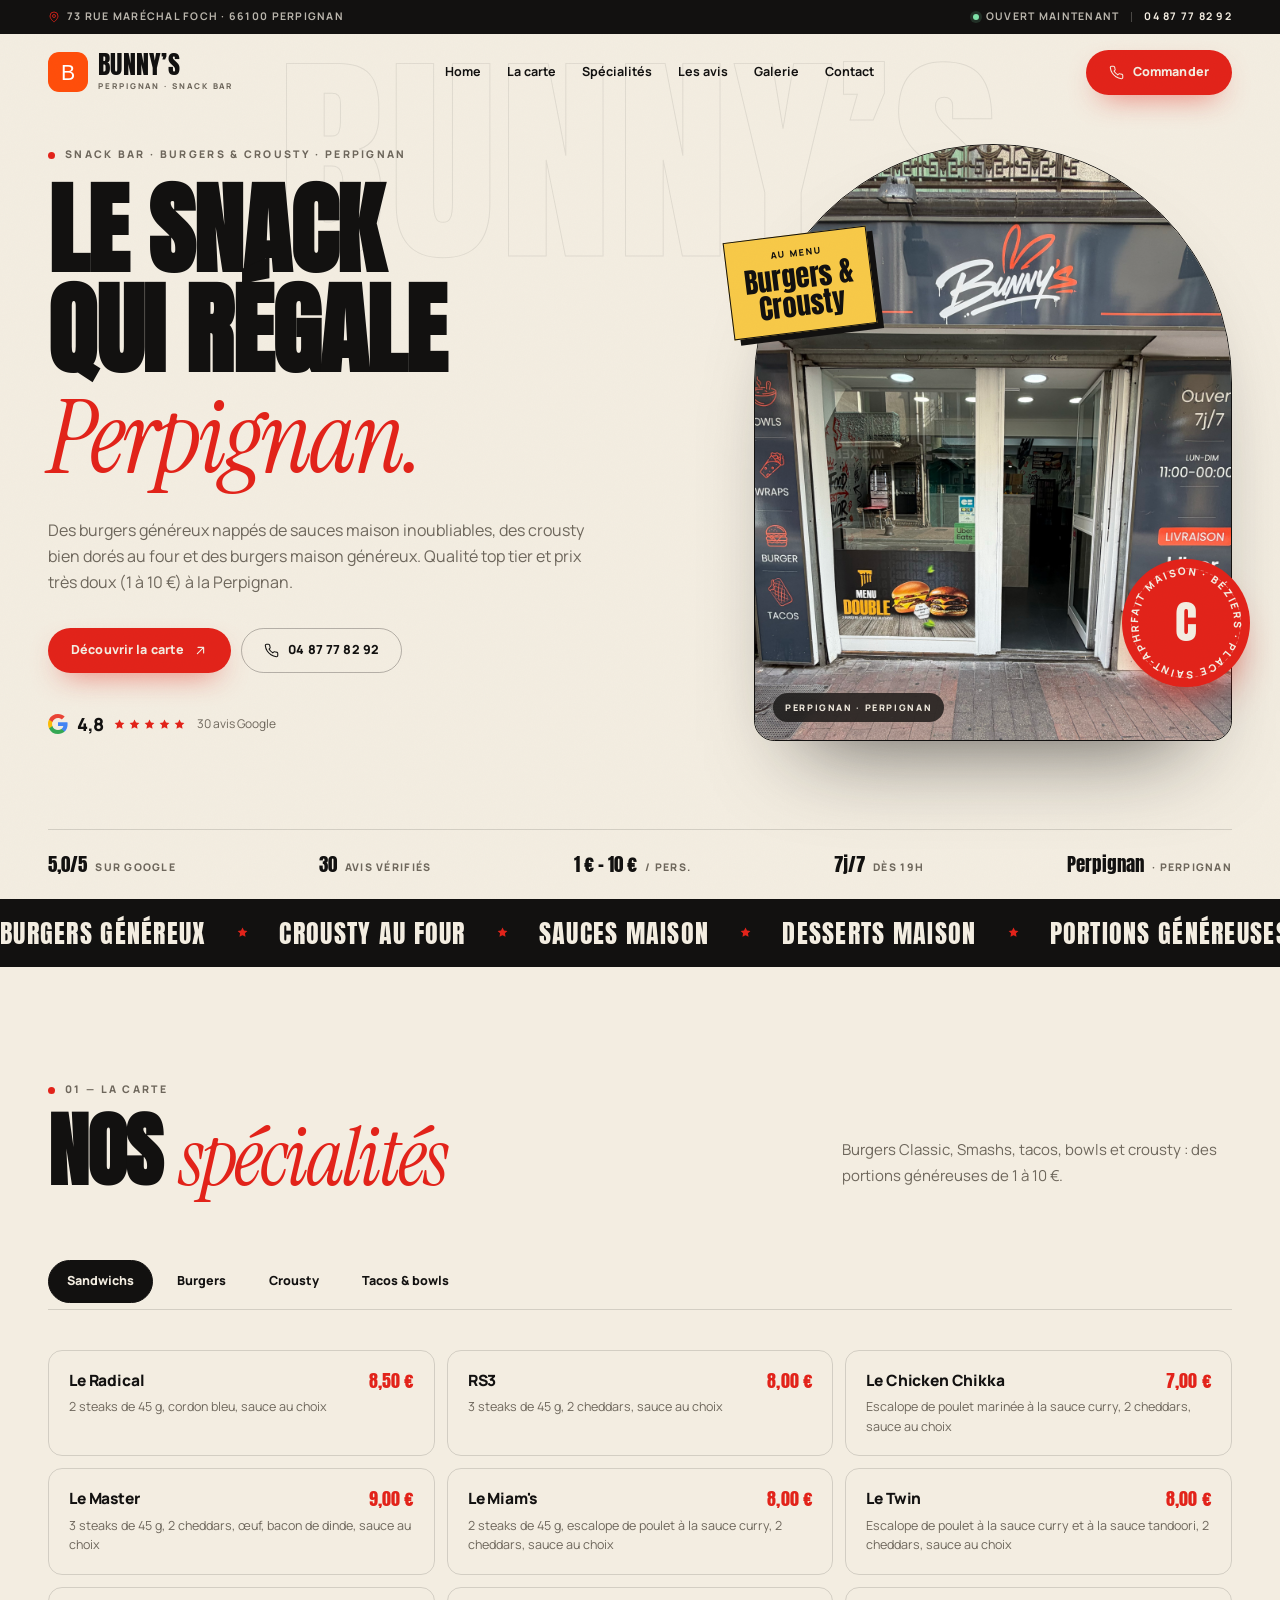
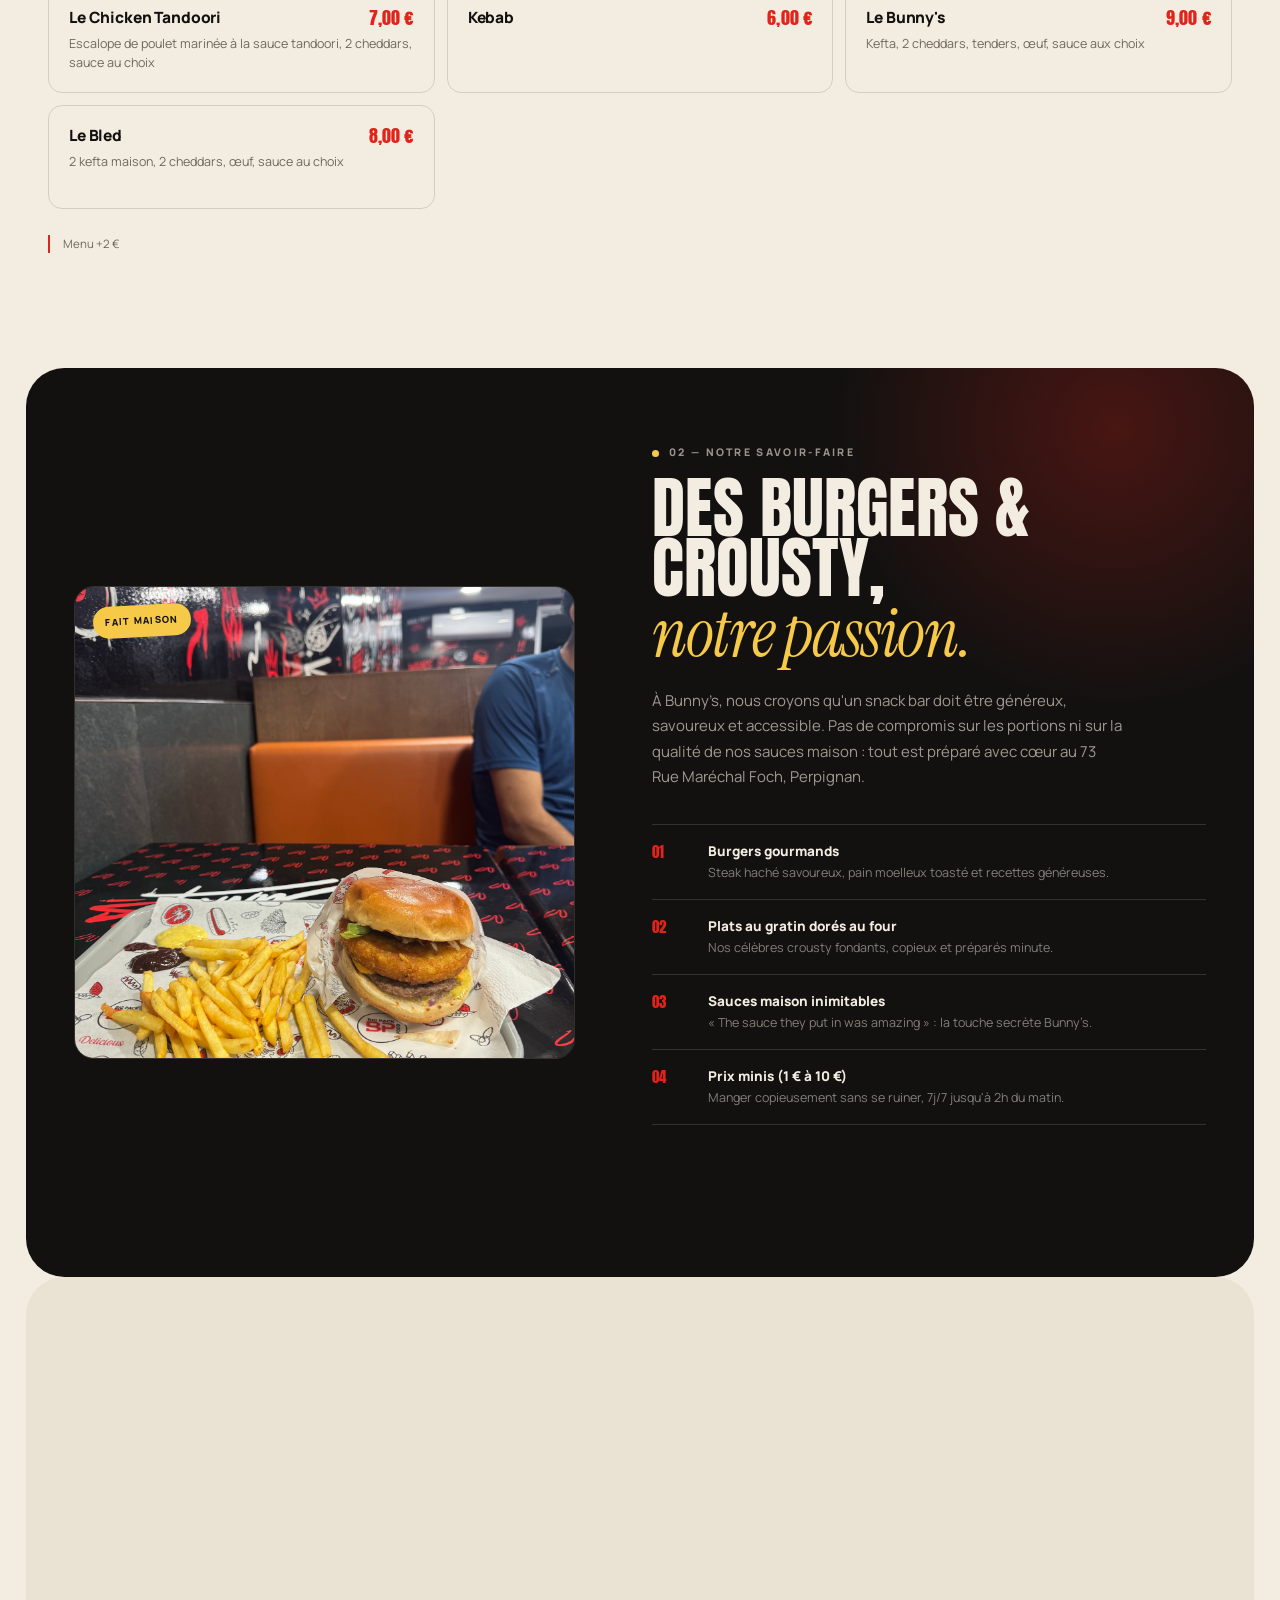
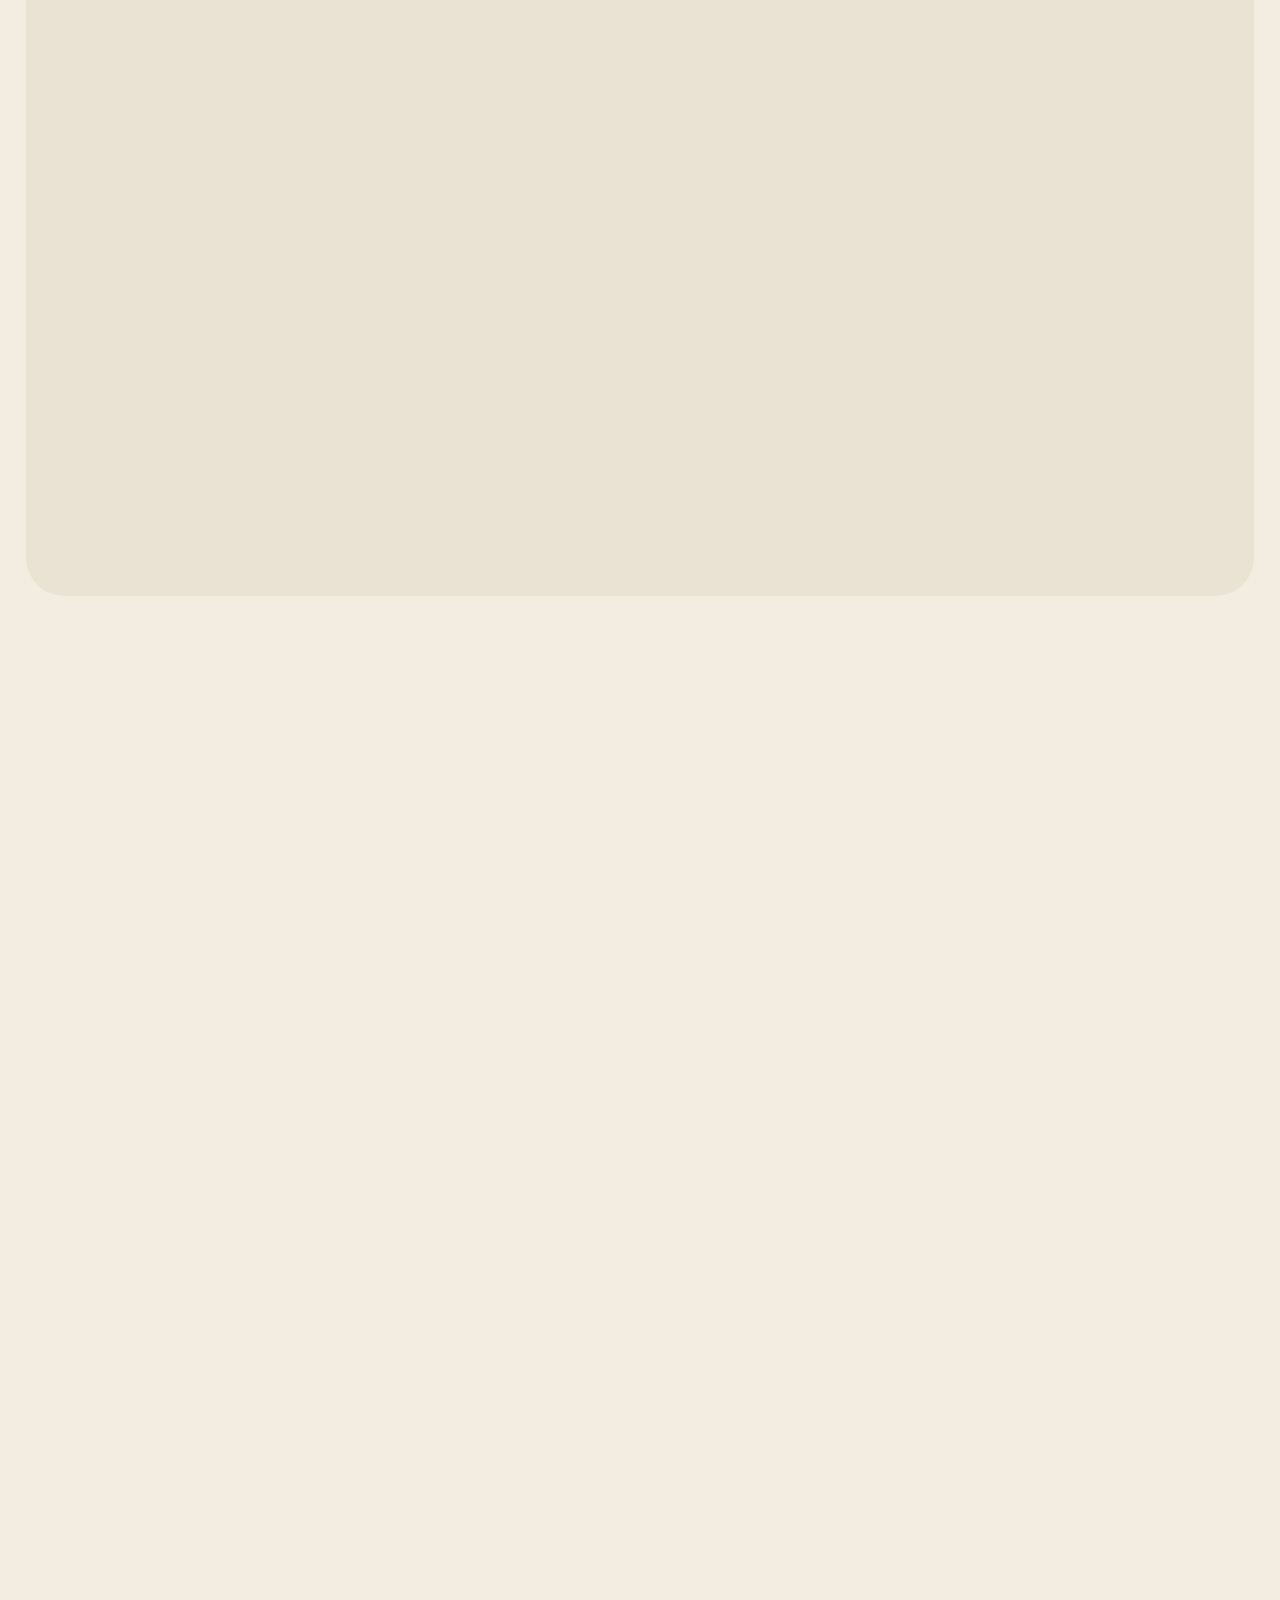
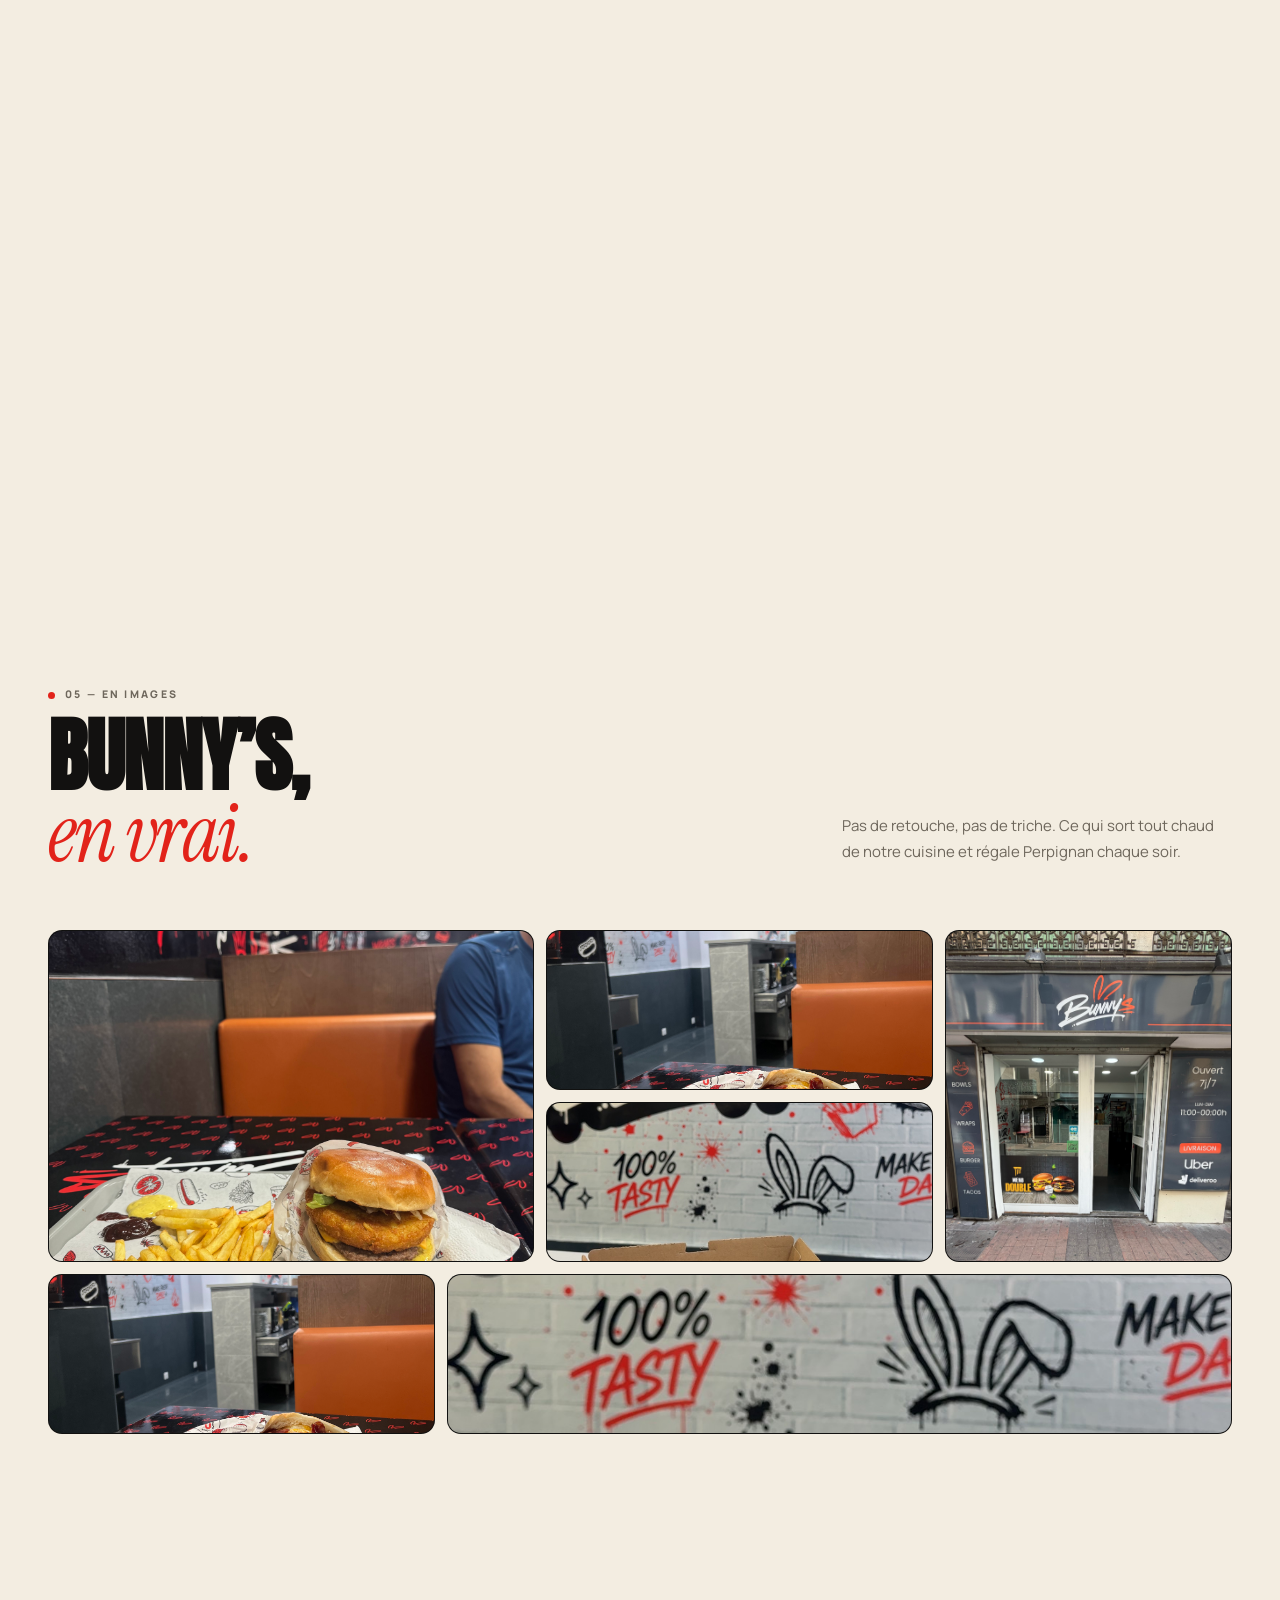
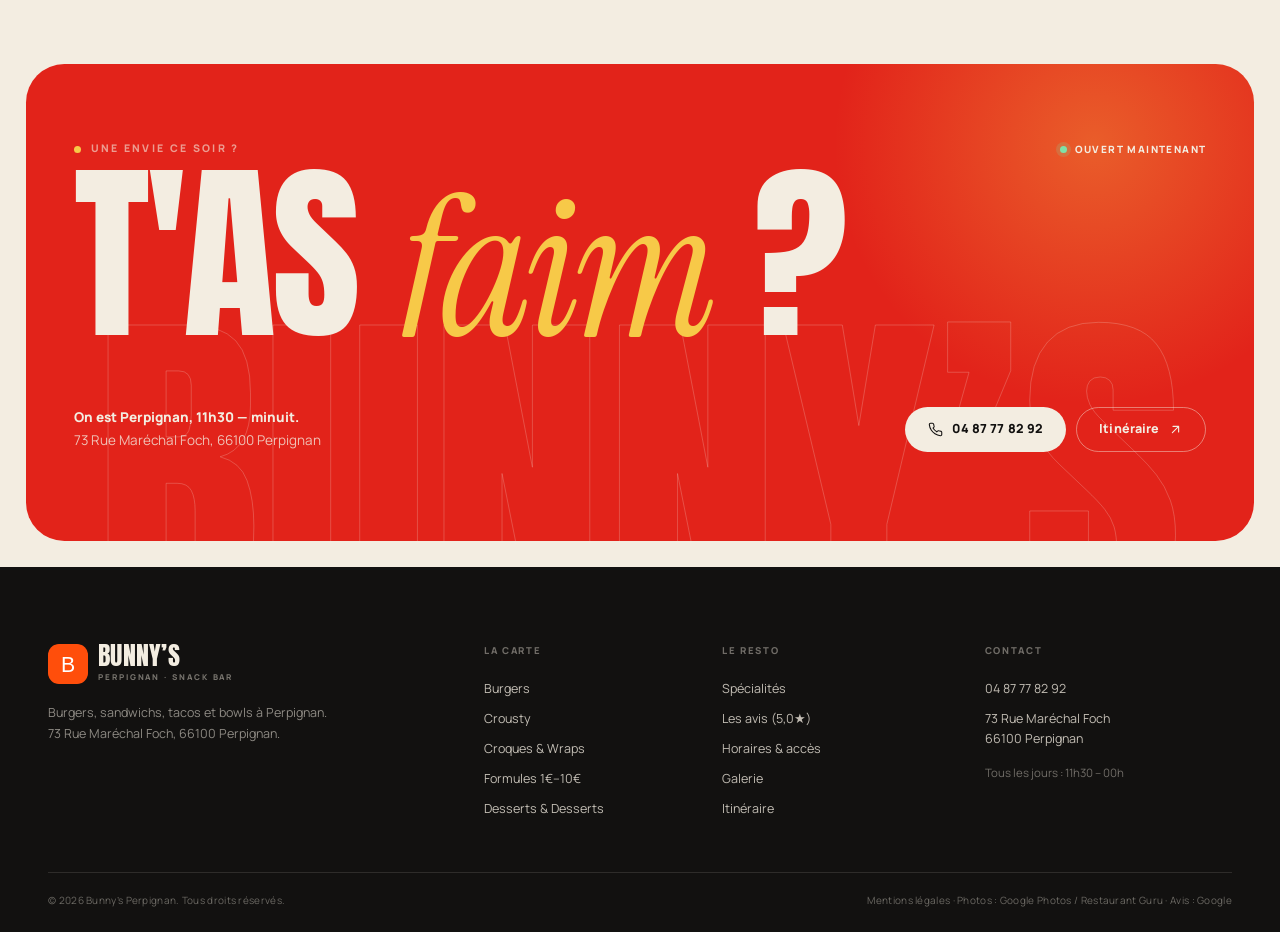
==== index.html @ 356e940f "Bunny1: Perpignan site with menu, reviews and business info Co-Authored-By: Claude Haiku 5.5 <norepl" ====
<!DOCTYPE html>
<html lang="fr">
<head>
  <meta charset="UTF-8">
  <meta name="viewport" content="width=device-width, initial-scale=1">
  <title>Bunny’s Perpignan — Snack bar, burgers &amp; crousty généreux</title>
  <meta name="description" content="Bunny’s au 73 Rue Maréchal Foch, 66100 Perpignan. Burgers généreux, sauces maison uniques, crousty au four et burgers. Ouvert tous les jours le soir jusqu'à 2h. Tél : 04 87 77 82 92.">
  <meta name="theme-color" content="#F3EDE1">
  <meta name="color-scheme" content="light">
  <link rel="icon" href="assets/img/favicon.svg" type="image/svg+xml">
  <link rel="apple-touch-icon" href="assets/img/apple-touch-icon.png">
  <link rel="preload" href="assets/fonts/anton-latin.woff2" as="font" type="font/woff2" crossorigin>
  <link rel="preload" href="assets/fonts/manrope-latin.woff2" as="font" type="font/woff2" crossorigin>
  <link rel="stylesheet" href="assets/css/styles.css">
  <script>
    document.documentElement.classList.add('js');
    window.setTimeout(function () {
      if (!window.__bucketReady) document.documentElement.classList.remove('js');
    }, 2500);
  </script>
  <noscript>
    <style>
      .menu-panel[hidden] { display: block !important; }
      .menu__tabs { display: none; }
      .menu-panel + .menu-panel { margin-top: 48px; padding-top: 34px; border-top: 1.5px solid rgba(18, 17, 16, 0.14); }
    </style>
  </noscript>

  <meta property="og:type" content="restaurant">
  <meta property="og:locale" content="fr_FR">
  <meta property="og:site_name" content="Bunny’s Perpignan">
  <meta property="og:title" content="Bunny’s Perpignan — Snack bar, burgers &amp; crousty généreux">
  <meta property="og:description" content="Burgers ultra-savoureux, crousty dorés au four, sauces maison et burgers à Perpignan. Note Google 5,0/5 (30 avis).">
  <meta property="og:image" content="assets/img/image_001.jpg">
  <meta name="twitter:card" content="summary_large_image">
  <meta name="twitter:title" content="Bunny’s Perpignan — Le snack qui régale">
  <meta name="twitter:description" content="Burgers gourmands, crousty au four et burgers maison à Perpignan. 1 € à 10 € par personne.">
  <meta name="twitter:image" content="assets/img/image_001.jpg">

  <script type="application/ld+json">
  {
    "@context": "https://schema.org",
    "@type": "Restaurant",
    "name": "Bunny’s",
    "alternateName": "Bunny’s Perpignan",
    "description": "Snack bar convivial situé au 73 Rue Maréchal Foch à Perpignan. Burgers généreux, crousty au four, sauces maison généreuses et desserts à prix très accessibles.",
    "image": "assets/img/image_001.jpg",
    "telephone": "+33487778292",
    "priceRange": "€",
    "servesCuisine": ["Snack bar", "Burgers", "Crousty", "Fast food", "Sandwiches", "Desserts"],
    "paymentAccepted": "Cartes bancaires, espèces",
    "currenciesAccepted": "EUR",
    "address": {
      "@type": "PostalAddress",
      "streetAddress": "73 Rue Maréchal Foch",
      "postalCode": "66100",
      "addressLocality": "Perpignan",
      "addressRegion": "Occitanie",
      "addressCountry": "FR"
    },
    "geo": {
      "@type": "GeoCoordinates",
      "latitude": 43.3458,
      "longitude": 3.2165
    },
    "aggregateRating": {
      "@type": "AggregateRating",
      "ratingValue": "5.0",
      "reviewCount": "30",
      "bestRating": "5"
    },
    "openingHoursSpecification": [
      {
        "@type": "OpeningHoursSpecification",
        "dayOfWeek": ["Monday", "Wednesday", "Thursday", "Friday", "Saturday", "Sunday"],
        "opens": "19:00",
        "closes": "02:00"
      },
      {
        "@type": "OpeningHoursSpecification",
        "dayOfWeek": "Tuesday",
        "opens": "19:00",
        "closes": "00:00"
      }
    ]
  }
  </script>
</head>
<body>
  <a class="skip-link" href="#main">Aller au contenu</a>
  <div class="scroll-progress" aria-hidden="true"><span></span></div>

  <header class="site-header" id="top">
    <div class="announcement">
      <div class="container announcement__inner">
        <p class="announcement__place">
          <svg class="icon" aria-hidden="true"><use href="#icon-pin"></use></svg>
          73 Rue Maréchal Foch · 66100 Perpignan
        </p>
        <p class="announcement__meta">
          <span class="status-inline" data-open-status>Ouvert tous les jours</span>
          <span class="announcement__sep" aria-hidden="true"></span>
          <a href="tel:+33487778292">04 87 77 82 92</a>
        </p>
      </div>
    </div>

    <div class="nav-wrap">
      <div class="container nav">
        <a class="brand" href="#top" aria-label="Bunny’s Perpignan, retour en haut">
          <img class="brand__icon" src="assets/img/favicon.svg" alt="" width="40" height="40">
          <span class="brand__text">
            <span class="brand__word">BUNNY’S</span>
            <span class="brand__sub">Perpignan · Snack Bar</span>
          </span>
        </a>

        <nav class="nav__links" aria-label="Navigation principale">
          <a class="nav__link" href="index.html">Home</a>
          <a class="nav__link" href="menu.html">La carte</a>
          <a class="nav__link" href="specialites.html">Spécialités</a>
          <a class="nav__link" href="avis.html">Les avis</a>
          <a class="nav__link" href="gallery.html">Galerie</a>
          <a class="nav__link" href="contact.html">Contact</a>
        </nav>

        <div class="nav__actions">
          <a class="btn btn--red nav__cta" href="tel:+33487778292">
            <svg class="icon" aria-hidden="true"><use href="#icon-phone"></use></svg>
            <span>Commander</span>
          </a>
          <button class="menu-toggle" type="button" aria-expanded="false" aria-controls="mobileMenu" aria-label="Ouvrir le menu">
            <span></span><span></span>
          </button>
        </div>
      </div>
    </div>
  </header>

  <div class="mobile-menu" id="mobileMenu" aria-hidden="true">
    <div class="mobile-menu__top">
      <a class="brand" href="#top">
        <img class="brand__icon" src="assets/img/favicon.svg" alt="" width="40" height="40">
        <span class="brand__text">
          <span class="brand__word">BUNNY’S</span>
          <span class="brand__sub">Perpignan · Snack Bar</span>
        </span>
      </a>
      <button class="mobile-menu__close" type="button" aria-label="Fermer le menu" data-menu-close>
        <svg class="icon" aria-hidden="true"><use href="#icon-close"></use></svg>
      </button>
    </div>
    <nav class="mobile-menu__nav" aria-label="Navigation mobile">
      <a href="index.html"><span>01</span>Home</a>
      <a href="menu.html"><span>02</span>La carte</a>
      <a href="specialites.html"><span>03</span>Spécialités</a>
      <a href="avis.html"><span>04</span>Les avis</a>
      <a href="gallery.html"><span>05</span>Galerie</a>
      <a href="contact.html"><span>06</span>Contact</a>
    </nav>
    <div class="mobile-menu__foot">
      <a class="mobile-menu__phone" href="tel:+33487778292">04 87 77 82 92</a>
      <p>73 Rue Maréchal Foch<br>66100 Perpignan · 11h30 — minuit</p>
    </div>
  </div>

  <main id="main">
    <section class="hero" aria-labelledby="hero-title">
      <div class="hero__bgword" aria-hidden="true">BUNNY’S</div>
      <div class="container hero__grid">
        <div class="hero__copy">
          <p class="eyebrow reveal">Snack bar · Burgers &amp; Crousty · Perpignan</p>
          <h1 class="hero__title reveal" id="hero-title" style="--delay: 70ms">
            Le snack<br>qui régale<br><em>Perpignan.</em>
          </h1>
          <p class="hero__lead reveal" style="--delay: 140ms">
            Des burgers généreux nappés de sauces maison inoubliables, des crousty bien dorés au four et des burgers maison généreux. Qualité top tier et prix très doux (1 à 10 €) à la Perpignan.
          </p>
          <div class="hero__actions reveal" style="--delay: 210ms">
            <a class="btn btn--red" href="#carte">
              Découvrir la carte
              <svg class="icon" aria-hidden="true"><use href="#icon-arrow"></use></svg>
            </a>
            <a class="btn btn--ghost" href="tel:+33487778292">
              <svg class="icon" aria-hidden="true"><use href="#icon-phone"></use></svg>
              04 87 77 82 92
            </a>
          </div>
          <div class="hero__proof reveal" style="--delay: 280ms">
            <svg class="google-icon" aria-hidden="true"><use href="#icon-google"></use></svg>
            <strong>4,8</strong>
            <span class="stars" aria-label="Note de 4,8 sur 5">
              <svg aria-hidden="true"><use href="#icon-star"></use></svg>
              <svg aria-hidden="true"><use href="#icon-star"></use></svg>
              <svg aria-hidden="true"><use href="#icon-star"></use></svg>
              <svg aria-hidden="true"><use href="#icon-star"></use></svg>
              <svg aria-hidden="true"><use href="#icon-star"></use></svg>
            </span>
            <span class="hero__proof-text">30 avis Google</span>
          </div>
        </div>

        <div class="hero__visual reveal" style="--delay: 160ms">
          <div class="hero__frame">
            <img src="assets/img/image_001.jpg" alt="Burgers et frites chez Bunny’s Perpignan" width="430" height="645" fetchpriority="high">
            <span class="hero__frame-label">Perpignan · Perpignan</span>
          </div>
          <div class="hero__sticker" aria-hidden="true">
            <span>Au menu</span>
            <strong>Burgers &amp;<br>Crousty</strong>
          </div>
          <div class="hero__seal" aria-hidden="true">
            <svg viewBox="0 0 120 120" class="hero__seal-ring">
              <defs>
                <path id="sealPath" d="M60,60 m-45,0 a45,45 0 1,1 90,0 a45,45 0 1,1 -90,0"></path>
              </defs>
              <text>
                <textPath href="#sealPath" startOffset="0">FAIT MAISON · BÉZIERS · PLACE SAINT-APHRODISE · </textPath>
              </text>
            </svg>
            <span class="hero__seal-center">C</span>
          </div>
        </div>
      </div>

      <div class="container">
        <div class="hero__facts">
          <span><b>5,0/5</b> sur Google</span>
          <span><b>30</b> avis vérifiés</span>
          <span><b>1 € – 10 €</b> / pers.</span>
          <span><b>7j/7</b> dès 19h</span>
          <span><b>Perpignan</b> · Perpignan</span>
        </div>
      </div>
    </section>

    <div class="ticker" aria-hidden="true">
      <div class="ticker__track">
        <div class="ticker__group">
          <span>Burgers généreux</span><svg class="icon"><use href="#icon-star"></use></svg>
          <span>Crousty au four</span><svg class="icon"><use href="#icon-star"></use></svg>
          <span>Sauces maison</span><svg class="icon"><use href="#icon-star"></use></svg>
          <span>Desserts maison</span><svg class="icon"><use href="#icon-star"></use></svg>
          <span>Portions généreuses</span><svg class="icon"><use href="#icon-star"></use></svg>
          <span>Prix 1 € – 10 €</span><svg class="icon"><use href="#icon-star"></use></svg>
          <span>Perpignan · 66100</span><svg class="icon"><use href="#icon-star"></use></svg>
        </div>
        <div class="ticker__group">
          <span>Burgers généreux</span><svg class="icon"><use href="#icon-star"></use></svg>
          <span>Crousty au four</span><svg class="icon"><use href="#icon-star"></use></svg>
          <span>Sauces maison</span><svg class="icon"><use href="#icon-star"></use></svg>
          <span>Desserts maison</span><svg class="icon"><use href="#icon-star"></use></svg>
          <span>Portions généreuses</span><svg class="icon"><use href="#icon-star"></use></svg>
          <span>Prix 1 € – 10 €</span><svg class="icon"><use href="#icon-star"></use></svg>
          <span>Perpignan · 66100</span><svg class="icon"><use href="#icon-star"></use></svg>
        </div>
      </div>
    </div>

    <section class="section menu" id="carte" aria-labelledby="carte-title">
      <div class="container">
        <div class="section-head">
          <div class="section-head__title">
            <p class="eyebrow reveal">01 — La carte</p>
            <h2 class="section-title reveal" id="carte-title" style="--delay: 60ms">Nos <em>spécialités</em></h2>
          </div>
          <p class="section-intro reveal" style="--delay: 120ms">
            Burgers Classic, Smashs, tacos, bowls et crousty : des portions généreuses de 1 à 10 €.
          </p>
        </div>

                <div class="menu__tabs reveal" role="tablist" aria-label="Catégories de la carte">
          <button class="menu-tab is-active" type="button" role="tab" aria-selected="true" aria-controls="panel-sandwichs" id="tab-sandwichs" data-panel="sandwichs">Sandwichs</button>
          <button class="menu-tab" type="button" role="tab" aria-selected="false" aria-controls="panel-burgers" id="tab-burgers" data-panel="burgers" tabindex="-1">Burgers</button>
          <button class="menu-tab" type="button" role="tab" aria-selected="false" aria-controls="panel-crousty" id="tab-crousty" data-panel="crousty" tabindex="-1">Crousty</button>
          <button class="menu-tab" type="button" role="tab" aria-selected="false" aria-controls="panel-tacos" id="tab-tacos" data-panel="tacos" tabindex="-1">Tacos &amp; bowls</button>
        </div>

        <div class="menu-panel" id="panel-sandwichs" role="tabpanel" aria-labelledby="tab-sandwichs">
          <div class="menu-grid">
            <article class="menu-item">
              <div class="menu-item__top">
                <h3 class="menu-item__name">Le Radical</h3>
                <span class="menu-item__price">8,50 €</span>
              </div>
              <p class="menu-item__desc">2 steaks de 45 g, cordon bleu, sauce au choix</p>
            </article>
            <article class="menu-item">
              <div class="menu-item__top">
                <h3 class="menu-item__name">RS3</h3>
                <span class="menu-item__price">8,00 €</span>
              </div>
              <p class="menu-item__desc">3 steaks de 45 g, 2 cheddars, sauce au choix</p>
            </article>
            <article class="menu-item">
              <div class="menu-item__top">
                <h3 class="menu-item__name">Le Chicken Chikka</h3>
                <span class="menu-item__price">7,00 €</span>
              </div>
              <p class="menu-item__desc">Escalope de poulet marinée à la sauce curry, 2 cheddars, sauce au choix</p>
            </article>
            <article class="menu-item">
              <div class="menu-item__top">
                <h3 class="menu-item__name">Le Master</h3>
                <span class="menu-item__price">9,00 €</span>
              </div>
              <p class="menu-item__desc">3 steaks de 45 g, 2 cheddars, œuf, bacon de dinde, sauce au choix</p>
            </article>
            <article class="menu-item">
              <div class="menu-item__top">
                <h3 class="menu-item__name">Le Miam's</h3>
                <span class="menu-item__price">8,00 €</span>
              </div>
              <p class="menu-item__desc">2 steaks de 45 g, escalope de poulet à la sauce curry, 2 cheddars, sauce au choix</p>
            </article>
            <article class="menu-item">
              <div class="menu-item__top">
                <h3 class="menu-item__name">Le Twin</h3>
                <span class="menu-item__price">8,00 €</span>
              </div>
              <p class="menu-item__desc">Escalope de poulet à la sauce curry et à la sauce tandoori, 2 cheddars, sauce au choix</p>
            </article>
            <article class="menu-item">
              <div class="menu-item__top">
                <h3 class="menu-item__name">Le Chicken Tandoori</h3>
                <span class="menu-item__price">7,00 €</span>
              </div>
              <p class="menu-item__desc">Escalope de poulet marinée à la sauce tandoori, 2 cheddars, sauce au choix</p>
            </article>
            <article class="menu-item">
              <div class="menu-item__top">
                <h3 class="menu-item__name">Kebab</h3>
                <span class="menu-item__price">6,00 €</span>
              </div>
            </article>
            <article class="menu-item">
              <div class="menu-item__top">
                <h3 class="menu-item__name">Le Bunny's</h3>
                <span class="menu-item__price">9,00 €</span>
              </div>
              <p class="menu-item__desc">Kefta, 2 cheddars, tenders, œuf, sauce aux choix</p>
            </article>
            <article class="menu-item">
              <div class="menu-item__top">
                <h3 class="menu-item__name">Le Bled</h3>
                <span class="menu-item__price">8,00 €</span>
              </div>
              <p class="menu-item__desc">2 kefta maison, 2 cheddars, œuf, sauce au choix</p>
            </article>
          </div>
          <p class="menu-note">Menu +2 €</p>
        </div>

        <div class="menu-panel" id="panel-burgers" role="tabpanel" aria-labelledby="tab-burgers" hidden>
          <div class="menu-grid">
            <article class="menu-item">
              <div class="menu-item__top">
                <h3 class="menu-item__name">Cheese Burger</h3>
                <span class="menu-item__price">4,50 €</span>
              </div>
              <p class="menu-item__desc">1 steak, cheddar, chèvre, miel, salade, oignons crispy, sauce au choix</p>
            </article>
            <article class="menu-item">
              <div class="menu-item__top">
                <h3 class="menu-item__name">Veggie</h3>
                <span class="menu-item__price">4,50 €</span>
              </div>
              <p class="menu-item__desc">Galette de pdt, salade, tomate, oignons, sauce au choix</p>
            </article>
            <article class="menu-item">
              <div class="menu-item__top">
                <h3 class="menu-item__name">B-Max</h3>
                <span class="menu-item__price">7,00 €</span>
              </div>
              <p class="menu-item__desc">1 steak, galette de pommes de terre, 2 cheddars, salade, tomates, oignons, sauce au choix</p>
            </article>
            <article class="menu-item">
              <div class="menu-item__top">
                <h3 class="menu-item__name">B-Town</h3>
                <span class="menu-item__price">7,00 €</span>
              </div>
              <p class="menu-item__desc">Poulet pané, galette de pommes de terre, 2 cheddars, salade, tomate, oignons, sauce au choix</p>
            </article>
            <article class="menu-item">
              <div class="menu-item__top">
                <h3 class="menu-item__name">Big Egg</h3>
                <span class="menu-item__price">6,50 €</span>
              </div>
              <p class="menu-item__desc">1 steak, cheddar, œuf, salade, tomate, oignons, sauce au choix</p>
            </article>
            <article class="menu-item">
              <div class="menu-item__top">
                <h3 class="menu-item__name">B-Royal</h3>
                <span class="menu-item__price">8,00 €</span>
              </div>
              <p class="menu-item__desc">Steak, poulet pané, 2 cheddars, salade, tomate, oignons, sauce au choix</p>
            </article>
            <article class="menu-item">
              <div class="menu-item__top">
                <h3 class="menu-item__name">Classique</h3>
                <span class="menu-item__price">6,00 €</span>
              </div>
              <p class="menu-item__desc">1 steak, cheddar, salade, tomate, oignons, sauce au choix</p>
            </article>
            <article class="menu-item">
              <div class="menu-item__top">
                <h3 class="menu-item__name">Chicken</h3>
                <span class="menu-item__price">6,00 €</span>
              </div>
              <p class="menu-item__desc">Poulet pané, cheddar, salade, tomate, oignons, sauce au choix</p>
            </article>
            <article class="menu-item">
              <div class="menu-item__top">
                <h3 class="menu-item__name">Le Chèvre Miel</h3>
                <span class="menu-item__price">7,00 €</span>
              </div>
              <p class="menu-item__desc">1 steak, cheddar, chèvre, miel, salade, oignons crispy, sauce au choix</p>
            </article>
            <article class="menu-item">
              <div class="menu-item__top">
                <h3 class="menu-item__name">Raclette</h3>
                <span class="menu-item__price">7,00 €</span>
              </div>
              <p class="menu-item__desc">1 steak, raclette, salade, tomate, oignons, sauce au choix</p>
            </article>
            <article class="menu-item">
              <div class="menu-item__top">
                <h3 class="menu-item__name">Big Bunny's</h3>
                <span class="menu-item__price">6,50 €</span>
              </div>
              <p class="menu-item__desc">Burger Big</p>
            </article>
            <article class="menu-item">
              <div class="menu-item__top">
                <h3 class="menu-item__name">Big Max</h3>
                <span class="menu-item__price">6,50 €</span>
              </div>
              <p class="menu-item__desc">Burger Big Max</p>
            </article>
          </div>
          <p class="menu-note">Menu +2 €. Menu enfant : 6 € (burger, frites, Capri-Sun).</p>
        </div>

        <div class="menu-panel" id="panel-crousty" role="tabpanel" aria-labelledby="tab-crousty" hidden>
          <div class="menu-grid">
            <article class="menu-item">
              <div class="menu-item__top">
                <h3 class="menu-item__name">Classic</h3>
                <span class="menu-item__price">8,50 €</span>
              </div>
              <p class="menu-item__desc">Poulet crousty, sauce au choix</p>
            </article>
            <article class="menu-item">
              <div class="menu-item__top">
                <h3 class="menu-item__name">Tandoori</h3>
                <span class="menu-item__price">8,50 €</span>
              </div>
              <p class="menu-item__desc">Poulet crousty, sauce tandoori</p>
            </article>
            <article class="menu-item">
              <div class="menu-item__top">
                <h3 class="menu-item__name">Curry</h3>
                <span class="menu-item__price">8,50 €</span>
              </div>
              <p class="menu-item__desc">Poulet crousty, sauce curry</p>
            </article>
            <article class="menu-item">
              <div class="menu-item__top">
                <h3 class="menu-item__name">Salade chèvre miel chaud</h3>
                <span class="menu-item__price">8,00 €</span>
              </div>
            </article>
            <article class="menu-item">
              <div class="menu-item__top">
                <h3 class="menu-item__name">Salade tenders crispy</h3>
                <span class="menu-item__price">7,50 €</span>
              </div>
            </article>
            <article class="menu-item">
              <div class="menu-item__top">
                <h3 class="menu-item__name">Salade burrata</h3>
                <span class="menu-item__price">8,00 €</span>
              </div>
            </article>
            <article class="menu-item">
              <div class="menu-item__top">
                <h3 class="menu-item__name">Assiette</h3>
                <span class="menu-item__price">12,00 €</span>
              </div>
              <p class="menu-item__desc">Kebab, kefta, chicken curry ou tandoori, tenders, cordon bleu, frites, salade, sauce</p>
            </article>
          </div>
        </div>

        <div class="menu-panel" id="panel-tacos" role="tabpanel" aria-labelledby="tab-tacos" hidden>
          <div class="menu-grid">
            <article class="menu-item">
              <div class="menu-item__top">
                <h3 class="menu-item__name">Tacos M</h3>
                <span class="menu-item__price">6,50 €</span>
              </div>
            </article>
            <article class="menu-item">
              <div class="menu-item__top">
                <h3 class="menu-item__name">Tacos L</h3>
                <span class="menu-item__price">8,50 €</span>
              </div>
            </article>
            <article class="menu-item">
              <div class="menu-item__top">
                <h3 class="menu-item__name">Tacos XL</h3>
                <span class="menu-item__price">10,50 €</span>
              </div>
            </article>
            <article class="menu-item">
              <div class="menu-item__top">
                <h3 class="menu-item__name">Bowls</h3>
                <span class="menu-item__price">8,00 €</span>
              </div>
            </article>
            <article class="menu-item">
              <div class="menu-item__top">
                <h3 class="menu-item__name">Pâtes</h3>
                <span class="menu-item__price">8,00 €</span>
              </div>
              <p class="menu-item__desc">Supplément +1 €</p>
            </article>
            <article class="menu-item">
              <div class="menu-item__top">
                <h3 class="menu-item__name">Nuggets x6</h3>
                <span class="menu-item__price">5,00 €</span>
              </div>
            </article>
            <article class="menu-item">
              <div class="menu-item__top">
                <h3 class="menu-item__name">Tenders x4</h3>
                <span class="menu-item__price">6,00 €</span>
              </div>
            </article>
            <article class="menu-item">
              <div class="menu-item__top">
                <h3 class="menu-item__name">Onion rings x6</h3>
                <span class="menu-item__price">5,00 €</span>
              </div>
            </article>
            <article class="menu-item">
              <div class="menu-item__top">
                <h3 class="menu-item__name">Cheese rings x6</h3>
                <span class="menu-item__price">5,00 €</span>
              </div>
            </article>
            <article class="menu-item">
              <div class="menu-item__top">
                <h3 class="menu-item__name">Jalapeños x6</h3>
                <span class="menu-item__price">5,00 €</span>
              </div>
            </article>
          </div>
          <p class="menu-note">Menu tacos +2 €. Boisson +1 €.</p>
        </div>
      </div>
    </section>

    <section class="signature" id="specialites" aria-labelledby="bucket-title">
      <div class="container signature__grid">
        <div class="signature__media reveal">
          <img src="assets/img/image_002.jpg" alt="Burger et sandwich avec frites, Bunny’s" width="538" height="470" loading="lazy">
          <span class="signature__tag">Fait maison</span>
        </div>
        <div class="signature__copy">
          <p class="eyebrow eyebrow--light reveal">02 — Notre savoir-faire</p>
          <h2 class="signature__title reveal" id="bucket-title" style="--delay: 60ms">Des burgers &amp; crousty,<br><em>notre passion.</em></h2>
          <p class="signature__lead reveal" style="--delay: 120ms">
            À Bunny’s, nous croyons qu'un snack bar doit être généreux, savoureux et accessible. Pas de compromis sur les portions ni sur la qualité de nos sauces maison : tout est préparé avec cœur au 73 Rue Maréchal Foch, Perpignan.
          </p>
          <div class="features reveal" style="--delay: 180ms">
            <div class="feature">
              <span class="feature__num">01</span>
              <div>
                <h3>Burgers gourmands</h3>
                <p>Steak haché savoureux, pain moelleux toasté et recettes généreuses.</p>
              </div>
            </div>
            <div class="feature">
              <span class="feature__num">02</span>
              <div>
                <h3>Plats au gratin dorés au four</h3>
                <p>Nos célèbres crousty fondants, copieux et préparés minute.</p>
              </div>
            </div>
            <div class="feature">
              <span class="feature__num">03</span>
              <div>
                <h3>Sauces maison inimitables</h3>
                <p>« The sauce they put in was amazing » : la touche secrète Bunny’s.</p>
              </div>
            </div>
            <div class="feature">
              <span class="feature__num">04</span>
              <div>
                <h3>Prix minis (1 € à 10 €)</h3>
                <p>Manger copieusement sans se ruiner, 7j/7 jusqu'à 2h du matin.</p>
              </div>
            </div>
          </div>
          <a class="btn btn--cream reveal" href="#carte" data-menu-target="burgers" style="--delay: 240ms">
            Découvrir nos burgers
            <svg class="icon" aria-hidden="true"><use href="#icon-arrow"></use></svg>
          </a>
        </div>
      </div>
    </section>

    <section class="section reviews" id="avis" aria-labelledby="avis-title">
      <div class="container">
        <div class="reviews__top">
          <div>
            <p class="eyebrow reveal">03 — Les avis</p>
            <h2 class="section-title reveal" id="avis-title" style="--delay: 60ms">5,0 sur 5.<br><em>Validé par Perpignan.</em></h2>
            <p class="section-intro reveal" style="--delay: 120ms">4,8 sur 5 et 30 avis Google. La satisfaction de nos clients est notre plus belle récompense.</p>
          </div>
          <div class="rating-card reveal" style="--delay: 180ms">
            <div class="rating-card__score">4,8<span>/5</span></div>
            <div class="rating-card__body">
              <div class="rating-stars" style="--rating: 96%" aria-label="4,8 sur 5">
                <div class="rating-stars__bg" aria-hidden="true">
                  <svg><use href="#icon-star"></use></svg><svg><use href="#icon-star"></use></svg><svg><use href="#icon-star"></use></svg><svg><use href="#icon-star"></use></svg><svg><use href="#icon-star"></use></svg>
                </div>
                <div class="rating-stars__fg" aria-hidden="true">
                  <svg><use href="#icon-star"></use></svg><svg><use href="#icon-star"></use></svg><svg><use href="#icon-star"></use></svg><svg><use href="#icon-star"></use></svg><svg><use href="#icon-star"></use></svg>
                </div>
              </div>
              <p><strong>71 avis</strong> sur Google</p>
              <a class="rating-card__link" href="https://www.google.com/maps/search/?api=1&amp;query=Bunny’s+4+Rue+Maréchal Foch+66100+Perpignan" target="_blank" rel="noopener">
                Voir les avis
                <svg class="icon" aria-hidden="true"><use href="#icon-arrow"></use></svg>
              </a>
            </div>
          </div>
        </div>

        <div class="reviews__slider reveal">
          <div class="reviews-track" id="reviewsTrack" tabindex="0" aria-label="Avis clients, faites défiler horizontalement">
          <li class="review-card reveal">
            <p class="review-card__stars" aria-label="5 étoiles">★★★★★</p>
            <blockquote class="review-card__quote">« Franchement, une très belle découverte ! Un établissement qui mérite vraiment d'être connu pour la qualité de sa cuisine et son sérieux. Tout est préparé maison, avec des produits frais et de qualité. Les plats sont délicieux, généreux et préparés avec beaucoup d'attention. La propreté est irréprochable et tout est préparé sous nos yeux. Je recommande à 100 % ! »</blockquote>
            <div class="review-card__author"><div><strong>Andreas Koffi</strong><span class="review-card__meta">Avis Google · il y a 3 semaines</span></div></div>
          </li>
          <li class="review-card reveal">
            <p class="review-card__stars" aria-label="5 étoiles">★★★★★</p>
            <blockquote class="review-card__quote">« Franchement excellent ! Produits de qualité, service rapide, super accueil et c'est incroyablement bon. Une très belle découverte, je recommande les yeux fermés ! »</blockquote>
            <div class="review-card__author"><div><strong>Alan Scottez</strong><span class="review-card__meta">Avis Google · il y a un mois</span></div></div>
          </li>
          <li class="review-card reveal">
            <p class="review-card__stars" aria-label="5 étoiles">★★★★★</p>
            <blockquote class="review-card__quote">« La classe : service rapide, menu incroyablement bon, les prix sont réellement abordables, menu bien chargé et cuisine ouverte, donc pas de secret. Je conseille foncé. »</blockquote>
            <div class="review-card__author"><div><strong>kp Proprete11</strong><span class="review-card__meta">Avis Google · il y a une semaine</span></div></div>
          </li>
</div>

          <div class="reviews__controls">
            <p class="reviews__hint">Fais défiler pour lire la suite</p>
            <div class="reviews__nav">
              <button class="round-btn" type="button" id="reviewsPrev" aria-label="Avis précédent">
                <svg class="icon" aria-hidden="true"><use href="#icon-chevron"></use></svg>
              </button>
              <button class="round-btn" type="button" id="reviewsNext" aria-label="Avis suivant">
                <svg class="icon" aria-hidden="true"><use href="#icon-chevron"></use></svg>
              </button>
            </div>
          </div>
        </div>
      </div>
    </section>

    <section class="section about" id="resto" aria-labelledby="resto-title">
      <div class="container">
        <div class="section-head">
          <div class="section-head__title">
            <p class="eyebrow reveal">04 — Le resto</p>
            <h2 class="section-title reveal" id="resto-title" style="--delay: 60ms">73 Rue Maréchal Foch,<br><em>au cœur de Perpignan.</em></h2>
          </div>
          <p class="section-intro reveal" style="--delay: 120ms">Un snack bar convivial et incontournable : une équipe aux petits soins, des burgers savoureux, des crousty généreux et des portions copieuses pour 1 à 10 €.</p>
        </div>

        <div class="about__grid">
          <div class="about__media reveal">
            <div class="about__img about__img--main">
              <img src="assets/img/image_001.jpg" alt="Façade du snack bar Bunny’s au 73 Rue Maréchal Foch à Perpignan" width="305" height="520" loading="lazy">
            </div>
            <div class="about__img about__img--small">
              <img src="assets/img/image_002.jpg" alt="Intérieur et comptoir de Bunny’s Perpignan" width="900" height="1200" loading="lazy">
            </div>
            <span class="about__sticker">Perpignan<br><strong>66100</strong></span>
          </div>

          <div class="about__content reveal" style="--delay: 100ms">
            <div class="status-line">
              <span class="status-pill" data-open-status>Ouvert tous les jours</span>
              <span class="status-line__text">Service en soirée · 11h30 — minuit</span>
            </div>
            <p class="about__lead">Sur place, à emporter (takeaway / kerbside pickup) ou en livraison. Des recettes généreuses, une ambiance chaleureuse et les meilleurs burgers de Perpignan. Bunny’s vous accueille 7 jours sur 7 en soirée, jusqu'à 2h.</p>

            <div class="info-grid">
              <a class="info-card" href="https://www.google.com/maps/search/?api=1&amp;query=4+Rue+Maréchal Foch+66100+Perpignan" target="_blank" rel="noopener">
                <span class="info-card__icon"><svg class="icon" aria-hidden="true"><use href="#icon-pin"></use></svg></span>
                <span class="info-card__body">
                  <span class="info-card__label">Adresse</span>
                  <strong>73 Rue Maréchal Foch<br>66100 Perpignan</strong>
                </span>
                <svg class="icon info-card__arrow" aria-hidden="true"><use href="#icon-arrow"></use></svg>
              </a>
              <a class="info-card" href="tel:+33487778292">
                <span class="info-card__icon"><svg class="icon" aria-hidden="true"><use href="#icon-phone"></use></svg></span>
                <span class="info-card__body">
                  <span class="info-card__label">Téléphone</span>
                  <strong>04 87 77 82 92</strong>
                </span>
                <svg class="icon info-card__arrow" aria-hidden="true"><use href="#icon-arrow"></use></svg>
              </a>
            </div>

            <div class="hours">
              <div class="hours__head">
                <h3>Horaires d'ouverture</h3>
                <span><svg class="icon" aria-hidden="true"><use href="#icon-clock"></use></svg> Ouvert tous les jours le soir</span>
              </div>
              <ul class="hours__list"><li data-day="1"><span>Lundi</span><span>11h30 — 00h</span></li><li data-day="2"><span>Mardi</span><span>11h30 — 00h</span></li><li data-day="3"><span>Mercredi</span><span>11h30 — 00h (Armistice)</span></li><li data-day="4"><span>Jeudi</span><span>11h30 — 00h</span></li><li data-day="5"><span>Vendredi</span><span>11h30 — 00h</span></li><li data-day="6"><span>Samedi</span><span>11h30 — 00h</span></li><li data-day="0"><span>Dimanche</span><span>11h30 — 00h</span></li></ul>
            </div>

            <ul class="badges" aria-label="Services disponibles">
              <li>Sur place</li>
              <li>À emporter (Takeaway)</li>
              <li>Retrait sans contact (Kerbside)</li>
              <li>Livraison (Delivery)</li>
              <li>1 € – 10 €</li>
              <li>CB acceptée</li>
            </ul>
          </div>
        </div>

        <div class="map-card reveal">
          <img src="assets/img/map.svg" alt="Plan d'accès Bunny’s, 73 rue Maréchal Foch à Perpignan" width="1200" height="680" loading="lazy">
          <span class="map-card__pin" aria-hidden="true"><span></span></span>
          <div class="map-card__chip">
            <svg class="icon" aria-hidden="true"><use href="#icon-pin"></use></svg>
            <span>73 Rue Maréchal Foch, 66100 Perpignan</span>
            <a href="https://www.google.com/maps/dir/?api=1&amp;destination=4+Rue+Maréchal Foch+66100+Perpignan" target="_blank" rel="noopener">Itinéraire</a>
          </div>
        </div>
      </div>
    </section>

    <section class="section gallery" id="galerie" aria-labelledby="galerie-title">
      <div class="container">
        <div class="section-head">
          <div class="section-head__title">
            <p class="eyebrow reveal">05 — En images</p>
            <h2 class="section-title reveal" id="galerie-title" style="--delay: 60ms">Bunny’s,<br><em>en vrai.</em></h2>
          </div>
          <p class="section-intro reveal" style="--delay: 120ms">Pas de retouche, pas de triche. Ce qui sort tout chaud de notre cuisine et régale Perpignan chaque soir.</p>
        </div>

        <div class="gallery-grid">
          <button class="gallery-item gallery-item--tall reveal" type="button" data-full="assets/img/image_002.jpg" data-caption="Le croustillant et le savoir-faire Bunny’s">
            <img src="assets/img/image_002.jpg" alt="Burger et sandwich avec frites, Bunny’s" width="538" height="400" loading="lazy">
            <span class="gallery-item__label">Le croustillant</span>
          </button>
          <button class="gallery-item reveal" type="button" data-full="assets/img/image_004.jpg" data-caption="Le burger savoureux avec sa fameuse sauce maison">
            <img src="assets/img/image_004.jpg" alt="Burger et frites Bunny’s" width="280" height="330" loading="lazy">
            <span class="gallery-item__label">Le burger</span>
          </button>
          <button class="gallery-item gallery-item--tall reveal" type="button" data-full="assets/img/image_001.jpg" data-caption="La devanture Bunny’s au 73 Rue Maréchal Foch">
            <img src="assets/img/image_001.jpg" alt="Façade du snack bar Bunny’s à Perpignan" width="305" height="520" loading="lazy">
            <span class="gallery-item__label">Le resto</span>
          </button>
          <button class="gallery-item reveal" type="button" data-full="assets/img/image_007.jpg" data-caption="Le wrap généreux coupé en deux">
            <img src="assets/img/image_007.jpg" alt="Pain au fromage et ail, Bunny’s" width="280" height="330" loading="lazy">
            <span class="gallery-item__label">Le wrap</span>
          </button>
          <button class="gallery-item reveal" type="button" data-full="assets/img/image_004.jpg" data-caption="Salade fraîche et accompagnements">
            <img src="assets/img/image_004.jpg" alt="Pain au fromage sorti du four" width="538" height="645" loading="lazy">
            <span class="gallery-item__label">Fraîcheur</span>
          </button>
          <button class="gallery-item gallery-item--wide reveal" type="button" data-full="assets/img/image_007.jpg" data-caption="Menu burger, frites et spécialités à emporter">
            <img src="assets/img/image_007.jpg" alt="Burger, wrap et frites à emporter" width="430" height="450" loading="lazy">
            <span class="gallery-item__label">À emporter</span>
          </button>
        </div>
      </div>
    </section>

    <section class="cta" id="commander" aria-labelledby="cta-title">
      <div class="container">
        <div class="cta__top">
          <p class="eyebrow eyebrow--light reveal">Une envie ce soir ?</p>
          <p class="cta__hours reveal"><span class="status-dot" aria-hidden="true"></span><span data-open-status>Ouvert tous les jours</span></p>
        </div>
        <h2 class="cta__title reveal" id="cta-title" style="--delay: 60ms">T'as <em>faim</em> ?</h2>
        <div class="cta__bottom reveal" style="--delay: 120ms">
          <div class="cta__address">
            <p>On est Perpignan, 11h30 — minuit.</p>
            <p>73 Rue Maréchal Foch, 66100 Perpignan</p>
          </div>
          <div class="cta__actions">
            <a class="btn btn--cream" href="tel:+33487778292">
              <svg class="icon" aria-hidden="true"><use href="#icon-phone"></use></svg>
              04 87 77 82 92
            </a>
            <a class="btn btn--outline" href="https://www.google.com/maps/dir/?api=1&amp;destination=4+Rue+Maréchal Foch+66100+Perpignan" target="_blank" rel="noopener">
              Itinéraire
              <svg class="icon" aria-hidden="true"><use href="#icon-arrow"></use></svg>
            </a>
          </div>
        </div>
      </div>
      <div class="cta__word" aria-hidden="true">BUNNY’S</div>
    </section>
  </main>

  <footer class="footer">
    <div class="container">
      <div class="footer__top">
        <div class="footer__brand">
          <a class="brand brand--footer" href="#top">
            <img class="brand__icon" src="assets/img/favicon.svg" alt="" width="40" height="40">
            <span class="brand__text">
              <span class="brand__word">BUNNY’S</span>
              <span class="brand__sub">Perpignan · Snack Bar</span>
            </span>
          </a>
          <p>Burgers, sandwichs, tacos et bowls à Perpignan.<br>73 Rue Maréchal Foch, 66100 Perpignan.</p>
        </div>

        <nav class="footer__col" aria-label="La carte">
          <h3>La carte</h3>
          <a href="#carte" data-menu-target="burgers">Burgers</a>
          <a href="#carte" data-menu-target="crousty">Crousty</a>
          <a href="#carte" data-menu-target="croques">Croques &amp; Wraps</a>
          <a href="#carte" data-menu-target="formules">Formules 1€–10€</a>
          <a href="#carte" data-menu-target="desserts">Desserts &amp; Desserts</a>
        </nav>

        <nav class="footer__col" aria-label="Le restaurant">
          <h3>Le resto</h3>
          <a href="specialites.html">Spécialités</a>
          <a href="avis.html">Les avis (5,0★)</a>
          <a href="contact.html">Horaires &amp; accès</a>
          <a href="gallery.html">Galerie</a>
          <a href="https://www.google.com/maps/dir/?api=1&amp;destination=4+Rue+Maréchal Foch+66100+Perpignan" target="_blank" rel="noopener">Itinéraire</a>
        </nav>

        <div class="footer__col">
          <h3>Contact</h3>
          <a href="tel:+33487778292">04 87 77 82 92</a>
          <a href="https://www.google.com/maps/search/?api=1&amp;query=4+Rue+Maréchal Foch+66100+Perpignan" target="_blank" rel="noopener">73 Rue Maréchal Foch<br>66100 Perpignan</a>
          <p>Tous les jours : 11h30 – 00h</p>
        </div>
      </div>

      <div class="footer__bottom">
        <p>© <span id="year">2026</span> Bunny’s Perpignan. Tous droits réservés.</p>
        <p><a href="mentions-legales.html">Mentions légales</a> · Photos : Google Photos / Restaurant Guru · Avis : Google</p>
      </div>
    </div>
  </footer>

  <div class="mobile-bar" aria-label="Actions rapides">
    <a class="mobile-bar__btn mobile-bar__btn--red" href="tel:+33487778292">
      <svg class="icon" aria-hidden="true"><use href="#icon-phone"></use></svg>
      <span>Appeler</span>
    </a>
    <a class="mobile-bar__btn" href="#carte">
      <svg class="icon" aria-hidden="true"><use href="#icon-arrow"></use></svg>
      <span>La carte</span>
    </a>
  </div>

  <dialog class="lightbox" id="lightbox" aria-label="Galerie photo">
    <div class="lightbox__inner">
      <button class="lightbox__close" type="button" data-lightbox-close aria-label="Fermer la galerie">
        <svg class="icon" aria-hidden="true"><use href="#icon-close"></use></svg>
      </button>
      <button class="lightbox__nav lightbox__nav--prev" type="button" data-lightbox-prev aria-label="Image précédente">
        <svg class="icon" aria-hidden="true"><use href="#icon-chevron"></use></svg>
      </button>
      <figure class="lightbox__figure">
        <img id="lightboxImage" src="assets/img/image_001.jpg" alt="">
        <figcaption id="lightboxCaption"></figcaption>
      </figure>
      <button class="lightbox__nav lightbox__nav--next" type="button" data-lightbox-next aria-label="Image suivante">
        <svg class="icon" aria-hidden="true"><use href="#icon-chevron"></use></svg>
      </button>
    </div>
  </dialog>

  <svg class="svg-sprite" aria-hidden="true" focusable="false">
    <symbol id="icon-arrow" viewBox="0 0 24 24">
      <path d="M7 17L17 7M17 7H8M17 7V16" fill="none" stroke="currentColor" stroke-width="1.8" stroke-linecap="round" stroke-linejoin="round"/>
    </symbol>
    <symbol id="icon-phone" viewBox="0 0 24 24">
      <path d="M22 16.92v3a2 2 0 0 1-2.18 2 19.79 19.79 0 0 1-8.63-3.07 19.5 19.5 0 0 1-6-6A19.79 19.79 0 0 1 2.12 4.18 2 2 0 0 1 4.11 2h3a2 2 0 0 1 2 1.72c.12.9.33 1.78.62 2.63a2 2 0 0 1-.45 2.11L8 9.73a16 16 0 0 0 6 6l1.27-1.27a2 2 0 0 1 2.11-.45c.85.29 1.73.5 2.63.62A2 2 0 0 1 22 16.92Z" fill="none" stroke="currentColor" stroke-width="1.7" stroke-linecap="round" stroke-linejoin="round"/>
    </symbol>
    <symbol id="icon-pin" viewBox="0 0 24 24">
      <path d="M20 10c0 6-8 12-8 12S4 16 4 10a8 8 0 1 1 16 0Z" fill="none" stroke="currentColor" stroke-width="1.7" stroke-linejoin="round"/>
      <circle cx="12" cy="10" r="3" fill="none" stroke="currentColor" stroke-width="1.7"/>
    </symbol>
    <symbol id="icon-clock" viewBox="0 0 24 24">
      <circle cx="12" cy="12" r="9" fill="none" stroke="currentColor" stroke-width="1.7"/>
      <path d="M12 7v5l3 2" fill="none" stroke="currentColor" stroke-width="1.7" stroke-linecap="round" stroke-linejoin="round"/>
    </symbol>
    <symbol id="icon-star" viewBox="0 0 24 24">
      <path d="M12 2.6l2.8 5.7 6.3.9-4.6 4.4 1.1 6.3-5.6-3-5.6 3 1.1-6.3L3 9.2l6.3-.9L12 2.6Z" fill="currentColor"/>
    </symbol>
    <symbol id="icon-close" viewBox="0 0 24 24">
      <path d="M6 6l12 12M18 6L6 18" fill="none" stroke="currentColor" stroke-width="1.8" stroke-linecap="round"/>
    </symbol>
    <symbol id="icon-chevron" viewBox="0 0 24 24">
      <path d="M9 5l7 7-7 7" fill="none" stroke="currentColor" stroke-width="1.8" stroke-linecap="round" stroke-linejoin="round"/>
    </symbol>
    <symbol id="icon-instagram" viewBox="0 0 24 24">
      <rect x="3.5" y="3.5" width="17" height="17" rx="5" fill="none" stroke="currentColor" stroke-width="1.7"/>
      <circle cx="12" cy="12" r="4" fill="none" stroke="currentColor" stroke-width="1.7"/>
      <circle cx="17.4" cy="6.6" r="1.2" fill="currentColor"/>
    </symbol>
    <symbol id="icon-facebook" viewBox="0 0 24 24">
      <path d="M14 8h3V4h-3a5 5 0 0 0-5 5v3H6v4h3v6h4v-6h3l1-4h-4V9a1 1 0 0 1 1-1Z" fill="currentColor"/>
    </symbol>
    <symbol id="icon-google" viewBox="0 0 24 24">
      <path fill="#4285F4" d="M23.49 12.27c0-.79-.07-1.54-.2-2.27H12v4.51h6.47a5.54 5.54 0 0 1-2.4 3.63v3h3.88c2.27-2.09 3.54-5.17 3.54-8.87Z"/>
      <path fill="#34A853" d="M12 24c3.24 0 5.95-1.08 7.94-2.91l-3.88-3c-1.08.72-2.45 1.15-4.06 1.15-3.13 0-5.78-2.11-6.73-4.96H1.26v3.09A12 12 0 0 0 12 24Z"/>
      <path fill="#FBBC05" d="M5.27 14.28A7.2 7.2 0 0 1 4.9 12c0-.79.14-1.56.37-2.28V6.63H1.26A12 12 0 0 0 0 12c0 1.94.46 3.77 1.26 5.37l4.01-3.09Z"/>
      <path fill="#EA4335" d="M12 4.75c1.77 0 3.35.61 4.6 1.8l3.44-3.44C17.95 1.19 15.24 0 12 0A12 12 0 0 0 1.26 6.63l4.01 3.09C6.22 6.86 8.87 4.75 12 4.75Z"/>
    </symbol>
  </svg>

  <script src="assets/js/main.js" defer></script>
</body>
</html>
---- assets/css/styles.css ----
@font-face {
  font-family: "Anton";
  src: url("../fonts/anton-latin.woff2") format("woff2");
  font-weight: 400;
  font-style: normal;
  font-display: swap;
}

@font-face {
  font-family: "Instrument Serif";
  src: url("../fonts/instrument-serif-latin.woff2") format("woff2");
  font-weight: 400;
  font-style: normal;
  font-display: swap;
}

@font-face {
  font-family: "Instrument Serif";
  src: url("../fonts/instrument-serif-italic-latin.woff2") format("woff2");
  font-weight: 400;
  font-style: italic;
  font-display: swap;
}

@font-face {
  font-family: "Manrope";
  src: url("../fonts/manrope-latin.woff2") format("woff2");
  font-weight: 300 800;
  font-style: normal;
  font-display: swap;
}

:root {
  --cream: #f3ede1;
  --cream-2: #eae2d2;
  --paper: #faf6ed;
  --ink: #121110;
  --ink-soft: #1d1b19;
  --red: #e2231a;
  --red-dark: #b81a13;
  --yellow: #f7c948;
  --muted: #6e675c;
  --line: rgba(18, 17, 16, 0.14);
  --line-strong: rgba(18, 17, 16, 0.28);
  --font-display: "Anton", Impact, "Arial Narrow", sans-serif;
  --font-serif: "Instrument Serif", Georgia, serif;
  --font-body: "Manrope", "Segoe UI", sans-serif;
  --container: 1280px;
  --gutter: clamp(16px, 4vw, 48px);
  --radius: 18px;
  --ease: cubic-bezier(0.22, 1, 0.36, 1);
}

*,
*::before,
*::after {
  box-sizing: border-box;
}

html {
  scroll-behavior: smooth;
  scroll-padding-top: 96px;
}

body {
  margin: 0;
  background: var(--cream);
  color: var(--ink);
  font-family: var(--font-body);
  font-size: 16px;
  line-height: 1.5;
  -webkit-font-smoothing: antialiased;
  text-rendering: optimizeLegibility;
  overflow-x: hidden;
}

body::after {
  content: "";
  position: fixed;
  inset: 0;
  z-index: 9999;
  pointer-events: none;
  opacity: 0.026;
  background-image: url("data:image/svg+xml,%3Csvg xmlns='http://www.w3.org/2000/svg' width='160' height='160'%3E%3Cfilter id='n'%3E%3CfeTurbulence type='fractalNoise' baseFrequency='.85' numOctaves='3' stitchTiles='stitch'/%3E%3C/filter%3E%3Crect width='100%25' height='100%25' filter='url(%23n)'/%3E%3C/svg%3E");
  mix-blend-mode: multiply;
}

img {
  display: block;
  max-width: 100%;
}

a {
  color: inherit;
  text-decoration: none;
}

button {
  font: inherit;
  color: inherit;
  background: none;
  border: 0;
  cursor: pointer;
}

ul,
ol {
  margin: 0;
  padding: 0;
  list-style: none;
}

h1,
h2,
h3,
h4,
p,
blockquote,
figure {
  margin: 0;
}

::selection {
  background: var(--red);
  color: var(--cream);
}

:focus-visible {
  outline: 2px solid var(--red);
  outline-offset: 3px;
}

.signature :focus-visible,
.cta :focus-visible,
.footer :focus-visible,
.mobile-bar :focus-visible,
.lightbox :focus-visible {
  outline-color: var(--yellow);
}

.container {
  width: min(var(--container), calc(100% - var(--gutter) * 2));
  margin-inline: auto;
}

.icon {
  width: 1em;
  height: 1em;
  flex: none;
  display: inline-block;
  vertical-align: -0.12em;
}

.svg-sprite {
  position: absolute;
  width: 0;
  height: 0;
  overflow: hidden;
}

.skip-link {
  position: fixed;
  top: 12px;
  left: 12px;
  z-index: 400;
  padding: 12px 18px;
  border-radius: 999px;
  background: var(--ink);
  color: var(--cream);
  font-size: 12px;
  font-weight: 800;
  transform: translateY(-180%);
  transition: transform 0.25s ease;
}

.skip-link:focus {
  transform: none;
}

.scroll-progress {
  position: fixed;
  inset: 0 0 auto;
  height: 3px;
  z-index: 300;
  pointer-events: none;
}

.scroll-progress span {
  display: block;
  height: 100%;
  width: 0;
  background: var(--red);
}

/* ---------- Header ---------- */

.site-header {
  position: fixed;
  inset: 0 0 auto;
  z-index: 100;
}

.announcement {
  background: var(--ink);
  color: rgba(243, 237, 225, 0.75);
  font-size: 10.5px;
  font-weight: 700;
  letter-spacing: 0.12em;
  text-transform: uppercase;
  max-height: 60px;
  overflow: hidden;
  transition: max-height 0.45s var(--ease), opacity 0.3s ease;
}

.announcement__inner {
  display: flex;
  align-items: center;
  justify-content: space-between;
  gap: 16px;
  padding-block: 9px;
}

.announcement__place {
  display: flex;
  align-items: center;
  gap: 7px;
}

.announcement__place .icon {
  width: 12px;
  height: 12px;
  color: var(--red);
}

.announcement__meta {
  display: flex;
  align-items: center;
  gap: 12px;
  white-space: nowrap;
}

.announcement__meta a {
  color: var(--cream);
  transition: color 0.2s ease;
}

.announcement__meta a:hover {
  color: var(--yellow);
}

.announcement__sep {
  width: 1px;
  height: 10px;
  background: rgba(243, 237, 225, 0.25);
}

.status-inline {
  display: inline-flex;
  align-items: center;
  gap: 7px;
}

.status-inline::before {
  content: "";
  width: 6px;
  height: 6px;
  border-radius: 50%;
  background: #7ee2a8;
  box-shadow: 0 0 0 3px rgba(126, 226, 168, 0.15);
}

.status-inline.is-closed::before {
  background: #ff9b94;
  box-shadow: 0 0 0 3px rgba(255, 155, 148, 0.15);
}

.nav-wrap {
  transition: background 0.35s ease, box-shadow 0.35s ease, border-color 0.35s ease;
  border-bottom: 1px solid transparent;
}

.site-header.is-scrolled .announcement {
  max-height: 0;
  opacity: 0;
}

.site-header.is-scrolled .nav-wrap {
  background: rgba(243, 237, 225, 0.9);
  -webkit-backdrop-filter: blur(18px);
  backdrop-filter: blur(18px);
  border-bottom-color: var(--line);
}

.nav {
  display: flex;
  align-items: center;
  justify-content: space-between;
  gap: 24px;
  padding-block: 16px;
  transition: padding 0.35s ease;
}

.site-header.is-scrolled .nav {
  padding-block: 10px;
}

.brand {
  display: flex;
  align-items: center;
  gap: 10px;
  flex: none;
}

.brand__icon {
  width: 40px;
  height: 40px;
  border-radius: 11px;
}

.brand__text {
  display: block;
}

.brand__word {
  display: block;
  font-family: var(--font-display);
  font-size: 26px;
  line-height: 0.9;
  letter-spacing: 0.01em;
}

.brand__sub {
  display: block;
  margin-top: 4px;
  font-size: 8px;
  font-weight: 800;
  letter-spacing: 0.24em;
  text-transform: uppercase;
  color: var(--muted);
}

.nav__links {
  display: flex;
  align-items: center;
  gap: 26px;
}

.nav__link {
  position: relative;
  padding-block: 6px;
  font-size: 12.5px;
  font-weight: 700;
}

.nav__link::after {
  content: "";
  position: absolute;
  inset: auto 0 0;
  height: 1.5px;
  background: var(--red);
  transform: scaleX(0);
  transform-origin: right;
  transition: transform 0.35s var(--ease);
}

.nav__link:hover::after,
.nav__link.is-active::after {
  transform: scaleX(1);
  transform-origin: left;
}

.nav__link.is-active {
  color: var(--red);
}

.nav__actions {
  display: flex;
  align-items: center;
  gap: 10px;
}

.menu-toggle {
  display: none;
  position: relative;
  width: 44px;
  height: 44px;
  border: 1.5px solid var(--ink);
  border-radius: 50%;
  transition: background 0.25s ease, color 0.25s ease;
}

.menu-toggle span {
  position: absolute;
  left: 50%;
  width: 18px;
  height: 1.5px;
  background: currentColor;
  transform: translateX(-50%);
  transition: top 0.25s ease, transform 0.25s ease;
}

.menu-toggle span:first-child {
  top: 18px;
}

.menu-toggle span:nth-child(2) {
  top: 25px;
}

.menu-toggle:hover {
  background: var(--ink);
  color: var(--cream);
}

/* ---------- Buttons ---------- */

.btn {
  display: inline-flex;
  align-items: center;
  justify-content: center;
  gap: 9px;
  padding: 14px 22px;
  border: 1.5px solid transparent;
  border-radius: 999px;
  font-size: 12.5px;
  font-weight: 800;
  letter-spacing: 0.01em;
  line-height: 1;
  transition: background 0.25s ease, color 0.25s ease, border-color 0.25s ease, translate 0.25s ease, box-shadow 0.25s ease;
}

.btn .icon {
  width: 15px;
  height: 15px;
}

.btn:hover {
  translate: 0 -2px;
}

.btn--red {
  background: var(--red);
  color: var(--cream);
  box-shadow: 0 12px 30px -14px rgba(226, 35, 26, 0.8);
}

.btn--red:hover {
  background: var(--red-dark);
}

.btn--ghost {
  border-color: var(--line-strong);
  color: var(--ink);
}

.btn--ghost:hover {
  background: var(--ink);
  border-color: var(--ink);
  color: var(--cream);
}

.btn--cream {
  background: var(--cream);
  color: var(--ink);
}

.btn--cream:hover {
  background: var(--yellow);
}

.btn--outline {
  border-color: rgba(243, 237, 225, 0.45);
  color: var(--cream);
}

.btn--outline:hover {
  background: var(--cream);
  border-color: var(--cream);
  color: var(--ink);
}

/* ---------- Hero ---------- */

.hero {
  position: relative;
  padding-top: clamp(140px, 16vh, 180px);
  overflow: hidden;
}

.hero__bgword {
  position: absolute;
  top: clamp(60px, 8vh, 100px);
  left: 50%;
  z-index: 0;
  transform: translateX(-50%);
  font-family: var(--font-display);
  font-size: clamp(120px, 17.5vw, 280px);
  line-height: 0.8;
  letter-spacing: 0.02em;
  color: transparent;
  -webkit-text-stroke: 1px rgba(18, 17, 16, 0.08);
  white-space: nowrap;
  pointer-events: none;
  user-select: none;
}

.hero__grid {
  position: relative;
  z-index: 1;
  display: grid;
  grid-template-columns: minmax(0, 1.08fr) minmax(0, 0.82fr);
  align-items: center;
  gap: clamp(40px, 6vw, 96px);
  padding-bottom: clamp(54px, 7vw, 88px);
}

.eyebrow {
  display: flex;
  align-items: center;
  gap: 10px;
  margin-bottom: 18px;
  color: var(--muted);
  font-size: 10.5px;
  font-weight: 800;
  letter-spacing: 0.22em;
  text-transform: uppercase;
}

.eyebrow::before {
  content: "";
  width: 7px;
  height: 7px;
  border-radius: 50%;
  background: var(--red);
  flex: none;
}

.eyebrow--light {
  color: rgba(243, 237, 225, 0.6);
}

.eyebrow--light::before {
  background: var(--yellow);
}

.hero__title {
  font-family: var(--font-display);
  font-size: clamp(60px, 7.8vw, 126px);
  line-height: 1;
  letter-spacing: -0.012em;
  text-transform: uppercase;
}

.hero__title em {
  font-family: var(--font-serif);
  font-style: italic;
  font-weight: 400;
  color: var(--red);
  text-transform: none;
  letter-spacing: -0.03em;
  padding-right: 0.04em;
}

.hero__lead {
  max-width: 540px;
  margin-top: 28px;
  color: var(--muted);
  font-size: clamp(15px, 1.25vw, 17.5px);
  line-height: 1.65;
}

.hero__actions {
  display: flex;
  flex-wrap: wrap;
  gap: 10px;
  margin-top: 32px;
}

.hero__proof {
  display: flex;
  align-items: center;
  flex-wrap: wrap;
  gap: 9px;
  margin-top: 38px;
  font-size: 12px;
  color: var(--muted);
}

.hero__proof strong {
  color: var(--ink);
  font-size: 18px;
  font-weight: 800;
  letter-spacing: -0.02em;
}

.google-icon {
  width: 20px;
  height: 20px;
}

.stars {
  display: inline-flex;
  gap: 2px;
  color: var(--red);
}

.stars svg {
  width: 13px;
  height: 13px;
}

.hero__proof-text {
  margin-left: 2px;
}

.hero__visual {
  position: relative;
  width: 100%;
  max-width: 540px;
  margin-left: auto;
}

.hero__frame {
  position: relative;
  aspect-ratio: 4 / 5;
  border: 1.5px solid var(--ink);
  border-radius: 260px 260px 22px 22px;
  overflow: hidden;
  background: var(--cream-2);
  box-shadow: 0 50px 90px -50px rgba(18, 17, 16, 0.7);
}

.hero__frame > img {
  width: 100%;
  height: 100%;
  object-fit: cover;
  transition: transform 1.2s var(--ease);
}

.hero__frame:hover > img {
  transform: scale(1.035);
}

.hero__frame-label {
  position: absolute;
  bottom: 18px;
  left: 18px;
  z-index: 2;
  padding: 8px 12px;
  border-radius: 999px;
  background: rgba(18, 17, 16, 0.78);
  -webkit-backdrop-filter: blur(8px);
  backdrop-filter: blur(8px);
  color: var(--cream);
  font-size: 9px;
  font-weight: 800;
  letter-spacing: 0.18em;
  text-transform: uppercase;
}

.hero__sticker {
  position: absolute;
  top: 15%;
  left: -26px;
  z-index: 3;
  min-width: 128px;
  padding: 11px 16px 13px;
  border: 1.5px solid var(--ink);
  background: var(--yellow);
  color: var(--ink);
  text-align: center;
  transform: rotate(-7deg);
  box-shadow: 6px 6px 0 var(--ink);
}

.hero__sticker span {
  display: block;
  font-size: 9px;
  font-weight: 800;
  letter-spacing: 0.16em;
  text-transform: uppercase;
}

.hero__sticker strong {
  display: block;
  margin-top: 2px;
  font-family: var(--font-display);
  font-size: 28px;
  font-weight: 400;
  line-height: 1;
}

.hero__seal {
  position: absolute;
  right: -18px;
  bottom: 54px;
  z-index: 3;
  display: grid;
  place-items: center;
  width: 128px;
  height: 128px;
  border-radius: 50%;
  background: var(--red);
  color: var(--cream);
  box-shadow: 0 24px 40px -20px rgba(226, 35, 26, 0.9);
}

.hero__seal::before {
  content: "";
  position: absolute;
  inset: 9px;
  border: 1px dashed rgba(243, 237, 225, 0.32);
  border-radius: 50%;
}

.hero__seal-ring {
  position: absolute;
  inset: 0;
  width: 100%;
  height: 100%;
  animation: spin 26s linear infinite;
}

.hero__seal-ring text {
  fill: var(--cream);
  font-family: var(--font-body);
  font-size: 9.6px;
  font-weight: 800;
  letter-spacing: 0.2em;
}

.hero__seal-center {
  position: relative;
  z-index: 2;
  font-family: var(--font-display);
  font-size: 46px;
  line-height: 1;
  transform: translateY(-1px);
}

@keyframes spin {
  to {
    transform: rotate(360deg);
  }
}

.hero__facts {
  display: flex;
  align-items: center;
  justify-content: space-between;
  flex-wrap: wrap;
  gap: 12px 24px;
  padding-block: 20px;
  border-top: 1.5px solid var(--line);
  color: var(--muted);
  font-size: 10.5px;
  font-weight: 800;
  letter-spacing: 0.12em;
  text-transform: uppercase;
}

.hero__facts b {
  display: inline-block;
  margin-right: 5px;
  color: var(--ink);
  font-family: var(--font-display);
  font-size: 19px;
  font-weight: 400;
  letter-spacing: 0;
  text-transform: none;
  vertical-align: -1px;
}

/* ---------- Ticker ---------- */

.ticker {
  padding-block: 14px;
  background: var(--ink);
  color: var(--cream);
  border-block: 1.5px solid var(--ink);
  overflow: hidden;
}

.ticker__track {
  display: flex;
  width: max-content;
  animation: ticker 32s linear infinite;
}

.ticker:hover .ticker__track {
  animation-play-state: paused;
}

.ticker__group {
  display: flex;
  align-items: center;
  gap: 30px;
  padding-right: 30px;
}

.ticker__group span {
  font-family: var(--font-display);
  font-size: clamp(18px, 2vw, 26px);
  letter-spacing: 0.05em;
  text-transform: uppercase;
  white-space: nowrap;
}

.ticker__group .icon {
  width: 13px;
  height: 13px;
  color: var(--red);
  flex: none;
}

@keyframes ticker {
  to {
    transform: translateX(-50%);
  }
}

/* ---------- Sections ---------- */

.section {
  padding-block: clamp(76px, 9vw, 124px);
}

.section-head {
  display: grid;
  grid-template-columns: minmax(0, 1fr) 390px;
  align-items: end;
  gap: 40px;
  margin-bottom: clamp(40px, 5vw, 60px);
}

.section-title {
  font-family: var(--font-display);
  font-size: clamp(48px, 6.3vw, 98px);
  line-height: 0.88;
  letter-spacing: -0.012em;
  text-transform: uppercase;
}

.section-title em {
  font-family: var(--font-serif);
  font-style: italic;
  font-weight: 400;
  color: var(--red);
  text-transform: none;
  letter-spacing: -0.03em;
  padding-right: 0.03em;
}

.section-intro {
  max-width: 440px;
  color: var(--muted);
  font-size: 15px;
  line-height: 1.7;
  padding-bottom: 6px;
}

/* ---------- Menu ---------- */

.menu__tabs {
  position: sticky;
  top: 68px;
  z-index: 30;
  display: flex;
  gap: 5px;
  margin-bottom: 6px;
  padding: 6px 0;
  border-bottom: 1.5px solid var(--line);
  background: var(--cream);
  overflow-x: auto;
  scrollbar-width: none;
}

.menu__tabs::-webkit-scrollbar {
  display: none;
}

.menu-tab {
  flex: none;
  padding: 11px 18px;
  border: 1.5px solid transparent;
  border-radius: 999px;
  font-size: 12.5px;
  font-weight: 800;
  white-space: nowrap;
  transition: background 0.25s ease, color 0.25s ease, border-color 0.25s ease;
}

.menu-tab:hover {
  border-color: var(--ink);
}

.menu-tab.is-active {
  background: var(--ink);
  border-color: var(--ink);
  color: var(--cream);
}

.menu-panel {
  padding-top: 34px;
  animation: panelIn 0.4s var(--ease);
}

.menu-panel[hidden] {
  display: none;
}

@keyframes panelIn {
  from {
    opacity: 0;
    transform: translateY(10px);
  }
  to {
    opacity: 1;
    transform: none;
  }
}

.bucket-grid {
  display: grid;
  grid-template-columns: repeat(5, minmax(0, 1fr));
  gap: 14px;
}

.bucket-card {
  position: relative;
  display: flex;
  flex-direction: column;
  min-height: 338px;
  padding: 24px;
  border: 1.5px solid var(--ink);
  border-radius: var(--radius);
  background: transparent;
  overflow: hidden;
  transition: background 0.3s ease, color 0.3s ease, border-color 0.3s ease, translate 0.35s var(--ease);
}

.bucket-card:hover {
  translate: 0 -6px;
  background: var(--ink);
  border-color: var(--ink);
  color: var(--cream);
}

.bucket-card--accent {
  background: var(--red);
  border-color: var(--red);
  color: var(--cream);
}

.bucket-card--accent:hover {
  background: var(--red-dark);
  border-color: var(--red-dark);
}

.bucket-card__tag {
  align-self: flex-start;
  margin-bottom: 22px;
  padding: 6px 9px;
  border: 1px solid currentColor;
  border-radius: 999px;
  font-size: 9px;
  font-weight: 800;
  letter-spacing: 0.16em;
  text-transform: uppercase;
  opacity: 0.7;
}

.bucket-card__name {
  margin-bottom: 18px;
  font-family: var(--font-display);
  font-size: clamp(28px, 2.4vw, 36px);
  font-weight: 400;
  line-height: 0.92;
  text-transform: uppercase;
}

.bucket-card__list {
  display: grid;
  gap: 7px;
  margin-bottom: 26px;
  color: var(--muted);
  font-size: 12.5px;
  line-height: 1.45;
}

.bucket-card__list li {
  display: flex;
  gap: 8px;
}

.bucket-card__list li::before {
  content: "+";
  color: var(--red);
  font-weight: 800;
}

.bucket-card:hover .bucket-card__list,
.bucket-card--accent .bucket-card__list {
  color: rgba(243, 237, 225, 0.65);
}

.bucket-card--accent .bucket-card__list li::before,
.bucket-card:hover .bucket-card__list li::before {
  color: var(--yellow);
}

.bucket-card__foot {
  display: flex;
  align-items: flex-end;
  justify-content: space-between;
  gap: 10px;
  margin-top: auto;
  padding-top: 18px;
  border-top: 1px solid var(--line);
}

.bucket-card:hover .bucket-card__foot,
.bucket-card--accent .bucket-card__foot {
  border-color: rgba(243, 237, 225, 0.18);
}

.price {
  font-family: var(--font-display);
  font-size: 44px;
  font-weight: 400;
  line-height: 0.85;
  letter-spacing: -0.01em;
}

.price small {
  margin-left: 3px;
  font-size: 21px;
  vertical-align: 4px;
}

.bucket-card--accent .price {
  color: var(--yellow);
}

.bucket-card__call {
  padding-bottom: 2px;
  border-bottom: 1px solid currentColor;
  font-size: 9.5px;
  font-weight: 800;
  letter-spacing: 0.12em;
  text-transform: uppercase;
  opacity: 0.65;
  transition: opacity 0.2s ease;
}

.bucket-card__call:hover {
  opacity: 1;
}

.menu-group {
  margin-top: 46px;
}

.menu-group__head {
  display: flex;
  align-items: center;
  gap: 16px;
  margin-bottom: 18px;
}

.menu-group__title {
  font-family: var(--font-display);
  font-size: 22px;
  font-weight: 400;
  letter-spacing: 0.01em;
  line-height: 1;
  text-transform: uppercase;
}

.menu-group__line {
  flex: 1;
  height: 1.5px;
  background: var(--line);
}

.menu-group__note {
  color: var(--muted);
  font-size: 10px;
  font-weight: 800;
  letter-spacing: 0.12em;
  text-transform: uppercase;
}

.menu-grid {
  display: grid;
  grid-template-columns: repeat(3, minmax(0, 1fr));
  gap: 12px;
}

.menu-grid--4 {
  grid-template-columns: repeat(4, minmax(0, 1fr));
}

.menu-grid--2 {
  grid-template-columns: repeat(2, minmax(0, 1fr));
}

.menu-item {
  display: flex;
  flex-direction: column;
  gap: 6px;
  min-height: 104px;
  padding: 19px 20px;
  border: 1.5px solid var(--line);
  border-radius: 14px;
  background: transparent;
  transition: background 0.25s ease, color 0.25s ease, border-color 0.25s ease, translate 0.3s var(--ease);
}

.menu-item:hover {
  translate: 0 -4px;
  background: var(--ink);
  border-color: var(--ink);
  color: var(--cream);
}

.menu-item__top {
  display: flex;
  align-items: flex-start;
  justify-content: space-between;
  gap: 14px;
}

.menu-item__name {
  font-size: 15.5px;
  font-weight: 800;
  line-height: 1.3;
  letter-spacing: -0.01em;
}

.menu-item__price {
  flex: none;
  color: var(--red);
  font-family: var(--font-display);
  font-size: 18px;
  font-weight: 400;
  line-height: 1.2;
  letter-spacing: 0.01em;
  white-space: nowrap;
}

.menu-item:hover .menu-item__price {
  color: var(--yellow);
}

.menu-item__desc {
  color: var(--muted);
  font-size: 12.5px;
  line-height: 1.55;
}

.menu-item:hover .menu-item__desc {
  color: rgba(243, 237, 225, 0.62);
}

.menu-item--wide {
  grid-column: span 2;
}

.menu-note {
  margin-top: 26px;
  padding-left: 13px;
  border-left: 2px solid var(--red);
  color: var(--muted);
  font-size: 11.5px;
  line-height: 1.6;
}

.formule-grid {
  display: grid;
  grid-template-columns: repeat(3, minmax(0, 1fr));
  gap: 14px;
}

.formule-card {
  display: flex;
  flex-direction: column;
  min-height: 248px;
  padding: 24px;
  border: 1.5px solid var(--ink);
  border-radius: var(--radius);
  background: var(--ink);
  color: var(--cream);
  transition: background 0.25s ease, border-color 0.25s ease, translate 0.35s var(--ease);
}

.formule-card:hover {
  translate: 0 -5px;
  border-color: var(--red);
}

.formule-card--light {
  background: transparent;
  color: var(--ink);
}

.formule-card__tag {
  align-self: flex-start;
  padding: 5px 9px;
  border: 1px solid currentColor;
  border-radius: 999px;
  font-size: 9px;
  font-weight: 800;
  letter-spacing: 0.14em;
  text-transform: uppercase;
  opacity: 0.55;
}

.formule-card__name {
  margin-top: 18px;
  font-family: var(--font-display);
  font-size: 34px;
  font-weight: 400;
  line-height: 1;
  text-transform: uppercase;
}

.formule-card__desc {
  max-width: 260px;
  margin-top: 10px;
  color: rgba(243, 237, 225, 0.6);
  font-size: 12.5px;
  line-height: 1.6;
}

.formule-card--light .formule-card__desc {
  color: var(--muted);
}

.formule-card__price {
  margin-top: auto;
  padding-top: 20px;
  color: var(--yellow);
  font-family: var(--font-display);
  font-size: 40px;
  font-weight: 400;
  line-height: 0.9;
}

.formule-card--light .formule-card__price {
  color: var(--red);
}

.paper-card {
  display: flex;
  align-items: center;
  justify-content: space-between;
  gap: 28px;
  margin-top: 56px;
  padding: 24px 28px;
  border: 1.5px solid var(--ink);
  border-radius: 20px;
  background: rgba(255, 255, 255, 0.2);
}

.paper-card__copy {
  max-width: 340px;
}

.paper-card__title {
  font-family: var(--font-display);
  font-size: 24px;
  line-height: 1;
  text-transform: uppercase;
}

.paper-card__text {
  margin-top: 8px;
  color: var(--muted);
  font-size: 12.5px;
  line-height: 1.6;
}

.paper-card__thumbs {
  display: flex;
  gap: 10px;
  flex: none;
}

.paper-thumb {
  width: 126px;
  padding: 0;
  border: 1.5px solid var(--line);
  border-radius: 9px;
  background: var(--cream);
  overflow: hidden;
  text-align: left;
  transition: border-color 0.2s ease, translate 0.25s ease;
}

.paper-thumb:hover {
  translate: 0 -3px;
  border-color: var(--ink);
}

.paper-thumb img {
  width: 100%;
  height: auto;
  aspect-ratio: 1122 / 793;
  object-fit: cover;
  transition: transform 0.4s var(--ease);
}

.paper-thumb:hover img {
  transform: scale(1.04);
}

.paper-thumb span {
  display: block;
  padding: 8px;
  border-top: 1px solid var(--line);
  font-size: 9px;
  font-weight: 800;
  letter-spacing: 0.1em;
  text-transform: uppercase;
}

/* ---------- Signature ---------- */

.signature {
  position: relative;
  margin-inline: clamp(12px, 2vw, 28px);
  padding-block: clamp(46px, 6vw, 92px);
  border-radius: clamp(24px, 3vw, 40px);
  background: var(--ink);
  color: var(--cream);
  overflow: hidden;
}

.signature::before {
  content: "";
  position: absolute;
  top: -220px;
  right: -140px;
  width: 560px;
  height: 560px;
  border-radius: 50%;
  background: radial-gradient(closest-side, rgba(226, 35, 26, 0.26), transparent);
  pointer-events: none;
}

.signature__grid {
  position: relative;
  z-index: 1;
  display: grid;
  grid-template-columns: minmax(0, 0.95fr) minmax(0, 1.05fr);
  align-items: center;
  gap: clamp(40px, 6vw, 90px);
}

.signature__media {
  position: relative;
  aspect-ratio: 1.06 / 1;
  border: 1px solid rgba(243, 237, 225, 0.14);
  border-radius: 20px;
  overflow: hidden;
}

.signature__media img {
  width: 100%;
  height: 100%;
  object-fit: cover;
  transition: transform 1.2s var(--ease);
}

.signature__media:hover img {
  transform: scale(1.035);
}

.signature__tag {
  position: absolute;
  top: 18px;
  left: 18px;
  z-index: 2;
  padding: 9px 12px;
  border-radius: 999px;
  background: var(--yellow);
  color: var(--ink);
  font-size: 9.5px;
  font-weight: 800;
  letter-spacing: 0.14em;
  text-transform: uppercase;
  transform: rotate(-3deg);
}

.signature__title {
  font-family: var(--font-display);
  font-size: clamp(42px, 5.2vw, 78px);
  font-weight: 400;
  line-height: 0.9;
  text-transform: uppercase;
}

.signature__title em {
  font-family: var(--font-serif);
  font-style: italic;
  font-weight: 400;
  color: var(--yellow);
  text-transform: none;
  letter-spacing: -0.02em;
}

.signature__lead {
  max-width: 470px;
  margin-top: 24px;
  color: rgba(243, 237, 225, 0.62);
  font-size: 15px;
  line-height: 1.7;
}

.features {
  margin-top: 34px;
  border-top: 1px solid rgba(243, 237, 225, 0.15);
}

.feature {
  display: grid;
  grid-template-columns: 42px 1fr;
  gap: 14px;
  padding-block: 16px;
  border-bottom: 1px solid rgba(243, 237, 225, 0.15);
}

.feature__num {
  color: var(--red);
  font-family: var(--font-display);
  font-size: 15px;
  line-height: 1.5;
}

.feature h3 {
  margin-bottom: 3px;
  font-size: 13.5px;
  font-weight: 800;
}

.feature p {
  color: rgba(243, 237, 225, 0.5);
  font-size: 12.5px;
  line-height: 1.5;
}

.signature .btn {
  margin-top: 30px;
}

/* ---------- Reviews ---------- */

.reviews {
  position: relative;
  margin-inline: clamp(12px, 2vw, 28px);
  padding-block: clamp(56px, 7vw, 100px);
  border-radius: clamp(24px, 3vw, 40px);
  background: var(--cream-2);
}

.reviews__top {
  display: grid;
  grid-template-columns: minmax(0, 1fr) auto;
  align-items: end;
  gap: 40px;
  margin-bottom: clamp(36px, 5vw, 52px);
}

.reviews__top .section-intro {
  margin-top: 20px;
}

.rating-card {
  display: flex;
  align-items: center;
  gap: 22px;
  min-width: 320px;
  padding: 24px 26px;
  border-radius: var(--radius);
  background: var(--ink);
  color: var(--cream);
}

.rating-card__score {
  font-family: var(--font-display);
  font-size: 64px;
  line-height: 0.82;
  letter-spacing: -0.01em;
}

.rating-card__score span {
  margin-left: 2px;
  color: rgba(243, 237, 225, 0.45);
  font-size: 17px;
}

.rating-stars {
  position: relative;
  display: inline-flex;
  color: var(--yellow);
}

.rating-stars__bg,
.rating-stars__fg {
  display: flex;
  gap: 2px;
}

.rating-stars__bg {
  color: rgba(243, 237, 225, 0.2);
}

.rating-stars__fg {
  position: absolute;
  inset: 0 auto 0 0;
  width: var(--rating, 100%);
  overflow: hidden;
  color: var(--yellow);
}

.rating-stars svg {
  width: 15px;
  height: 15px;
  flex: none;
}

.rating-card__body > p {
  margin-top: 7px;
  color: rgba(243, 237, 225, 0.55);
  font-size: 11px;
}

.rating-card__body > p strong {
  color: var(--cream);
}

.rating-card__link {
  display: inline-flex;
  align-items: center;
  gap: 7px;
  margin-top: 10px;
  padding-bottom: 2px;
  border-bottom: 1px solid rgba(243, 237, 225, 0.35);
  color: var(--cream);
  font-size: 10px;
  font-weight: 800;
  letter-spacing: 0.1em;
  text-transform: uppercase;
  transition: color 0.2s ease, border-color 0.2s ease;
}

.rating-card__link:hover {
  color: var(--yellow);
  border-color: var(--yellow);
}

.rating-card__link .icon {
  width: 12px;
  height: 12px;
}

.reviews__slider {
  position: relative;
}

.reviews-track {
  display: flex;
  gap: 14px;
  padding: 4px 4px 20px;
  overflow-x: auto;
  overscroll-behavior-x: contain;
  scroll-snap-type: x mandatory;
  scrollbar-width: none;
  cursor: grab;
}

.reviews-track::-webkit-scrollbar {
  display: none;
}

.reviews-track:active {
  cursor: grabbing;
}

.reviews-track:focus-visible {
  outline-offset: 4px;
}

.review-card {
  display: flex;
  flex: 0 0 380px;
  flex-direction: column;
  gap: 16px;
  max-width: 82vw;
  min-height: 300px;
  padding: 24px;
  border: 1.5px solid var(--line);
  border-radius: var(--radius);
  background: var(--cream);
  scroll-snap-align: start;
  transition: border-color 0.25s ease, background 0.25s ease, translate 0.3s var(--ease);
}

.review-card:hover {
  translate: 0 -4px;
  border-color: var(--line-strong);
  background: var(--paper);
}

.review-card__stars {
  display: flex;
  gap: 3px;
  color: var(--red);
}

.review-card__stars svg {
  width: 14px;
  height: 14px;
}

.review-card__quote {
  color: var(--ink);
  font-size: 14.5px;
  line-height: 1.68;
  text-wrap: pretty;
}

.review-card__author {
  display: flex;
  align-items: center;
  gap: 12px;
  margin-top: auto;
  padding-top: 8px;
}

.avatar {
  display: grid;
  place-items: center;
  width: 40px;
  height: 40px;
  border-radius: 50%;
  background: var(--red);
  color: var(--cream);
  font-size: 14px;
  font-weight: 800;
}

.review-card:nth-child(2n) .avatar {
  background: var(--ink);
}

.review-card:nth-child(3n) .avatar {
  background: var(--yellow);
  color: var(--ink);
}

.review-card__author strong {
  display: block;
  font-size: 12.5px;
  font-weight: 800;
}

.review-card__meta {
  display: block;
  margin-top: 2px;
  color: var(--muted);
  font-size: 10px;
  letter-spacing: 0.04em;
}

.reviews__controls {
  display: flex;
  align-items: center;
  justify-content: space-between;
  gap: 16px;
  margin-top: 16px;
}

.reviews__hint {
  color: var(--muted);
  font-size: 10px;
  font-weight: 800;
  letter-spacing: 0.14em;
  text-transform: uppercase;
}

.reviews__nav {
  display: flex;
  gap: 8px;
}

.round-btn {
  display: grid;
  place-items: center;
  width: 44px;
  height: 44px;
  border: 1.5px solid var(--ink);
  border-radius: 50%;
  transition: background 0.25s ease, color 0.25s ease, opacity 0.25s ease;
}

.round-btn:hover {
  background: var(--ink);
  color: var(--cream);
}

.round-btn:disabled {
  pointer-events: none;
  opacity: 0.3;
}

.round-btn:first-child .icon {
  transform: rotate(180deg);
}

.round-btn .icon {
  width: 16px;
  height: 16px;
}

/* ---------- About ---------- */

.about__grid {
  display: grid;
  grid-template-columns: minmax(0, 0.88fr) minmax(0, 1.12fr);
  align-items: center;
  gap: clamp(44px, 6vw, 96px);
}

.about__media {
  position: relative;
  width: 100%;
  max-width: 480px;
  margin-inline: auto;
  padding-bottom: 32px;
}

.about__img {
  overflow: hidden;
  border-radius: 20px;
  background: var(--cream-2);
}

.about__img--main {
  aspect-ratio: 3 / 4;
  border: 1.5px solid var(--ink);
}

.about__img--main img,
.about__img--small img {
  width: 100%;
  height: 100%;
  object-fit: cover;
}

.about__img--small {
  position: absolute;
  right: -28px;
  bottom: 0;
  width: 45%;
  aspect-ratio: 1 / 1;
  border: 6px solid var(--cream);
  border-radius: 16px;
  box-shadow: 0 24px 50px -30px rgba(18, 17, 16, 0.7);
}

.about__sticker {
  position: absolute;
  top: -16px;
  left: -14px;
  z-index: 2;
  padding: 11px 16px;
  border-radius: 10px;
  background: var(--red);
  color: var(--cream);
  font-size: 9.5px;
  font-weight: 800;
  letter-spacing: 0.12em;
  line-height: 1.25;
  text-align: center;
  text-transform: uppercase;
  transform: rotate(-4deg);
  box-shadow: 4px 4px 0 var(--ink);
}

.about__sticker strong {
  display: block;
  font-family: var(--font-display);
  font-size: 22px;
  font-weight: 400;
  letter-spacing: 0.01em;
}

.about__content {
  display: flex;
  flex-direction: column;
  gap: 24px;
}

.status-line {
  display: flex;
  align-items: center;
  flex-wrap: wrap;
  gap: 12px;
}

.status-pill {
  display: inline-flex;
  align-items: center;
  gap: 8px;
  padding: 8px 12px;
  border: 1.5px solid currentColor;
  border-radius: 999px;
  color: var(--muted);
  font-size: 10px;
  font-weight: 800;
  letter-spacing: 0.12em;
  text-transform: uppercase;
}

.status-pill::before {
  content: "";
  width: 6px;
  height: 6px;
  border-radius: 50%;
  background: currentColor;
}

.status-pill.is-open {
  border-color: rgba(31, 122, 77, 0.3);
  background: rgba(31, 122, 77, 0.08);
  color: #1f7a4d;
}

.status-pill.is-closed {
  border-color: var(--line-strong);
  background: rgba(18, 17, 16, 0.04);
  color: var(--ink);
}

.status-pill.is-closed::before {
  background: var(--red);
}

.status-line__text {
  color: var(--muted);
  font-size: 11.5px;
}

.about__lead {
  max-width: 580px;
  font-size: clamp(17px, 1.6vw, 19px);
  line-height: 1.65;
}

.info-grid {
  display: grid;
  grid-template-columns: repeat(2, minmax(0, 1fr));
  gap: 12px;
}

.info-card {
  display: flex;
  align-items: center;
  gap: 13px;
  padding: 16px;
  border: 1.5px solid var(--line);
  border-radius: 14px;
  transition: border-color 0.25s ease, background 0.25s ease;
}

.info-card:hover {
  border-color: var(--ink);
  background: var(--cream-2);
}

.info-card__icon {
  display: grid;
  place-items: center;
  width: 38px;
  height: 38px;
  border-radius: 50%;
  background: var(--red);
  color: var(--cream);
  flex: none;
}

.info-card__icon .icon {
  width: 16px;
  height: 16px;
}

.info-card__body {
  min-width: 0;
}

.info-card__label {
  display: block;
  margin-bottom: 3px;
  color: var(--muted);
  font-size: 9px;
  font-weight: 800;
  letter-spacing: 0.14em;
  text-transform: uppercase;
}

.info-card__body strong {
  font-size: 12.5px;
  font-weight: 800;
  line-height: 1.45;
}

.info-card__arrow {
  width: 14px;
  height: 14px;
  margin-left: auto;
  color: var(--muted);
  transition: translate 0.25s ease, color 0.25s ease;
}

.info-card:hover .info-card__arrow {
  translate: 2px -2px;
  color: var(--red);
}

.hours {
  padding: 18px 20px;
  border: 1.5px solid var(--line);
  border-radius: 14px;
  background: rgba(255, 255, 255, 0.2);
}

.hours__head {
  display: flex;
  align-items: flex-end;
  justify-content: space-between;
  gap: 12px;
  margin-bottom: 10px;
}

.hours__head h3 {
  font-family: var(--font-display);
  font-size: 18px;
  font-weight: 400;
  line-height: 1;
  text-transform: uppercase;
}

.hours__head span {
  display: flex;
  align-items: center;
  gap: 6px;
  color: var(--muted);
  font-size: 10px;
  font-weight: 800;
  letter-spacing: 0.1em;
  text-transform: uppercase;
}

.hours__head .icon {
  width: 13px;
  height: 13px;
}

.hours__list {
  display: grid;
  gap: 1px;
}

.hours__list li {
  display: flex;
  align-items: center;
  justify-content: space-between;
  gap: 12px;
  padding: 6px 8px;
  border-radius: 6px;
  color: var(--muted);
  font-size: 12px;
}

.hours__list li span:last-child {
  color: var(--ink);
  font-weight: 700;
}

.hours__list li.is-today {
  background: var(--ink);
  color: var(--cream);
}

.hours__list li.is-today span:last-child {
  color: var(--cream);
}

.hours__list li.is-today span:first-child::after {
  content: "Aujourd'hui";
  margin-left: 8px;
  padding: 2px 5px;
  border-radius: 999px;
  background: var(--red);
  color: var(--cream);
  font-size: 7px;
  font-weight: 800;
  letter-spacing: 0.08em;
  text-transform: uppercase;
  vertical-align: 1px;
}

.badges {
  display: flex;
  flex-wrap: wrap;
  gap: 7px;
}

.badges li {
  padding: 8px 11px;
  border: 1.5px solid var(--line);
  border-radius: 999px;
  color: var(--muted);
  font-size: 9.5px;
  font-weight: 800;
  letter-spacing: 0.1em;
  text-transform: uppercase;
}

.map-card {
  position: relative;
  height: 320px;
  margin-top: clamp(48px, 6vw, 80px);
  border: 1.5px solid var(--ink);
  border-radius: 20px;
  overflow: hidden;
  background: var(--cream-2);
}

.map-card > img {
  width: 100%;
  height: 100%;
  object-fit: cover;
  filter: none;
  transition: filter 0.4s ease, transform 1.2s var(--ease);
}

.map-card:hover > img {
  filter: grayscale(0.2) contrast(1) sepia(0.05) brightness(1.02);
  transform: scale(1.02);
}

/* The new map image has its own pin, so the overlay pin is hidden. */
/* The SVG map draws its own pin, so the overlay pin is hidden. */
.map-card__pin {
  display: none;
}

.map-card__pin {
  display: none;
}

.map-card__pin {
  position: absolute;
  top: 52%;
  left: 50%;
  z-index: 2;
  width: 34px;
  height: 46px;
  transform: translate(-50%, -100%);
  pointer-events: none;
}

.map-card__pin::before {
  content: "";
  position: absolute;
  top: 9px;
  left: 50%;
  width: 64px;
  height: 64px;
  border-radius: 50%;
  background: rgba(226, 35, 26, 0.22);
  transform: translate(-50%, -50%);
  animation: mapPulse 2.8s ease-out infinite;
}

.map-card__pin > span {
  position: absolute;
  top: 0;
  left: 0;
  width: 34px;
  height: 34px;
  border: 3px solid var(--cream);
  border-radius: 50% 50% 50% 0;
  background: var(--red);
  box-shadow: 0 12px 24px -10px rgba(18, 17, 16, 0.6);
  transform: rotate(-45deg);
}

.map-card__pin > span::after {
  content: "";
  position: absolute;
  top: 50%;
  left: 50%;
  width: 8px;
  height: 8px;
  border-radius: 50%;
  background: var(--cream);
  transform: translate(-50%, -50%);
}

@keyframes mapPulse {
  0% {
    opacity: 0.8;
    transform: translate(-50%, -50%) scale(0.5);
  }
  70%,
  100% {
    opacity: 0;
    transform: translate(-50%, -50%) scale(1.4);
  }
}

.map-card__credit {
  position: absolute;
  top: 10px;
  right: 10px;
  z-index: 2;
  padding: 3px 6px;
  border-radius: 4px;
  background: rgba(243, 237, 225, 0.82);
  color: var(--muted);
  font-size: 8px;
  letter-spacing: 0.03em;
}

.map-card__chip {
  position: absolute;
  right: 16px;
  bottom: 16px;
  left: 16px;
  z-index: 3;
  display: flex;
  align-items: center;
  gap: 8px;
  width: fit-content;
  max-width: calc(100% - 32px);
  padding: 10px 14px;
  border: 1.5px solid var(--ink);
  border-radius: 999px;
  background: var(--cream);
  font-size: 11px;
  font-weight: 700;
  box-shadow: 0 12px 30px -18px rgba(18, 17, 16, 0.6);
}

.map-card__chip .icon {
  width: 14px;
  height: 14px;
  color: var(--red);
}

.map-card__chip a {
  margin-left: 6px;
  color: var(--red);
  text-decoration: underline;
  text-underline-offset: 3px;
  white-space: nowrap;
}

/* ---------- Gallery ---------- */

.gallery-grid {
  display: grid;
  grid-template-columns: repeat(12, minmax(0, 1fr));
  grid-auto-rows: 160px;
  gap: 12px;
}

.gallery-item {
  position: relative;
  display: block;
  padding: 0;
  border: 1.5px solid var(--line);
  border-radius: 14px;
  background: var(--ink);
  overflow: hidden;
  text-align: left;
}

.gallery-item::after {
  content: "";
  position: absolute;
  inset: auto 0 0;
  height: 55%;
  background: linear-gradient(transparent, rgba(0, 0, 0, 0.66));
  opacity: 0;
  transition: opacity 0.3s ease;
}

.gallery-item img {
  width: 100%;
  height: 100%;
  object-fit: cover;
  transition: transform 0.8s var(--ease);
}

.gallery-item:hover img {
  transform: scale(1.045);
}

.gallery-item:hover::after {
  opacity: 1;
}

.gallery-item__label {
  position: absolute;
  bottom: 14px;
  left: 14px;
  z-index: 2;
  color: var(--cream);
  font-size: 10px;
  font-weight: 800;
  letter-spacing: 0.14em;
  text-transform: uppercase;
  opacity: 0;
  transform: translateY(7px);
  transition: opacity 0.3s ease, transform 0.3s ease;
}

.gallery-item:hover .gallery-item__label {
  opacity: 1;
  transform: none;
}

.gallery-item--tall {
  grid-column: span 5;
  grid-row: span 2;
}

.gallery-item--wide {
  grid-column: span 8;
}

.gallery-item:nth-child(2) {
  grid-column: span 4;
}

.gallery-item:nth-child(3) {
  grid-column: span 3;
  grid-row: span 2;
}

.gallery-item:nth-child(4) {
  grid-column: span 4;
}

.gallery-item:nth-child(5) {
  grid-column: span 4;
}

/* ---------- CTA ---------- */

.cta {
  position: relative;
  margin: clamp(76px, 9vw, 124px) clamp(12px, 2vw, 28px) clamp(16px, 2vw, 28px);
  padding-top: clamp(48px, 6vw, 88px);
  border-radius: clamp(24px, 3vw, 40px);
  background: var(--red);
  color: var(--cream);
  overflow: hidden;
}

.cta::before {
  content: "";
  position: absolute;
  top: -180px;
  right: -100px;
  width: 520px;
  height: 520px;
  border-radius: 50%;
  background: radial-gradient(closest-side, rgba(247, 201, 72, 0.35), transparent);
  pointer-events: none;
}

.cta__top {
  position: relative;
  z-index: 2;
  display: flex;
  align-items: center;
  justify-content: space-between;
  gap: 20px;
}

.cta__top .eyebrow {
  margin-bottom: 0;
}

.cta__hours {
  display: flex;
  align-items: center;
  gap: 8px;
  font-size: 10px;
  font-weight: 800;
  letter-spacing: 0.14em;
  text-transform: uppercase;
}

.status-dot {
  width: 7px;
  height: 7px;
  border-radius: 50%;
  background: #7ee2a8;
  box-shadow: 0 0 0 4px rgba(126, 226, 168, 0.18);
  animation: pulse 2.4s ease-in-out infinite;
}

.status-dot.is-closed {
  background: #ffb3ad;
  box-shadow: 0 0 0 4px rgba(255, 179, 173, 0.16);
  animation: none;
}

@keyframes pulse {
  50% {
    box-shadow: 0 0 0 7px rgba(126, 226, 168, 0.05);
  }
}

.cta__title {
  position: relative;
  z-index: 2;
  margin-top: 22px;
  font-family: var(--font-display);
  font-size: clamp(86px, 15vw, 210px);
  font-weight: 400;
  line-height: 0.78;
  letter-spacing: -0.02em;
  text-transform: uppercase;
}

.cta__title em {
  font-family: var(--font-serif);
  font-style: italic;
  font-weight: 400;
  color: var(--yellow);
  text-transform: none;
  letter-spacing: -0.03em;
}

.cta__bottom {
  position: relative;
  z-index: 2;
  display: flex;
  align-items: flex-end;
  justify-content: space-between;
  gap: 32px;
  margin-top: clamp(36px, 5vw, 60px);
  padding-bottom: clamp(52px, 7vw, 96px);
}

.cta__address p {
  color: rgba(243, 237, 225, 0.78);
  font-size: 13.5px;
  line-height: 1.7;
}

.cta__address p:first-child {
  color: var(--cream);
  font-weight: 800;
}

.cta__actions {
  display: flex;
  flex-wrap: wrap;
  gap: 10px;
}

.cta__word {
  position: absolute;
  bottom: -0.16em;
  left: 50%;
  z-index: 1;
  transform: translateX(-50%);
  font-family: var(--font-display);
  font-size: clamp(130px, 27vw, 380px);
  line-height: 0.7;
  letter-spacing: 0.01em;
  color: transparent;
  -webkit-text-stroke: 1px rgba(243, 237, 225, 0.22);
  white-space: nowrap;
  pointer-events: none;
  user-select: none;
}

/* ---------- Footer ---------- */

.footer {
  padding-block: clamp(48px, 6vw, 80px) 24px;
  background: var(--ink);
  color: var(--cream);
}

.footer__top {
  display: grid;
  grid-template-columns: minmax(0, 1.6fr) minmax(0, 0.8fr) minmax(0, 0.9fr) minmax(0, 1fr);
  gap: 40px;
}

.brand--footer .brand__word {
  color: var(--cream);
}

.brand--footer .brand__sub {
  color: rgba(243, 237, 225, 0.45);
}

.footer__brand > p {
  max-width: 310px;
  margin-top: 18px;
  color: rgba(243, 237, 225, 0.55);
  font-size: 12.5px;
  line-height: 1.7;
}

.footer__social {
  display: flex;
  gap: 8px;
  margin-top: 20px;
}

.footer__social a {
  display: grid;
  place-items: center;
  width: 38px;
  height: 38px;
  border: 1px solid rgba(243, 237, 225, 0.2);
  border-radius: 50%;
  color: var(--cream);
  transition: background 0.25s ease, color 0.25s ease, border-color 0.25s ease;
}

.footer__social a:hover {
  background: var(--cream);
  border-color: var(--cream);
  color: var(--ink);
}

.footer__social .icon {
  width: 16px;
  height: 16px;
}

.footer__col h3 {
  margin-bottom: 16px;
  color: rgba(243, 237, 225, 0.42);
  font-size: 9.5px;
  font-weight: 800;
  letter-spacing: 0.18em;
  text-transform: uppercase;
}

.footer__col a,
.footer__col > p {
  display: block;
  padding-block: 5px;
  color: rgba(243, 237, 225, 0.78);
  font-size: 12.5px;
  line-height: 1.6;
  transition: color 0.2s ease;
}

.footer__col a:hover {
  color: var(--yellow);
}

.footer__col > p {
  color: rgba(243, 237, 225, 0.42);
  font-size: 11.5px;
  padding-top: 10px;
}

.footer__bottom {
  display: flex;
  align-items: center;
  justify-content: space-between;
  flex-wrap: wrap;
  gap: 10px 24px;
  margin-top: 48px;
  padding-top: 20px;
  border-top: 1px solid rgba(243, 237, 225, 0.12);
  color: rgba(243, 237, 225, 0.4);
  font-size: 10px;
  letter-spacing: 0.03em;
}

/* ---------- Mobile bar ---------- */

.mobile-bar {
  display: none;
}

/* ---------- Mobile menu ---------- */

.mobile-menu {
  position: fixed;
  inset: 0;
  z-index: 200;
  display: flex;
  flex-direction: column;
  padding: 18px var(--gutter) 28px;
  background: var(--cream);
  overflow-y: auto;
  overscroll-behavior: contain;
  visibility: hidden;
  transform: translateY(-102%);
  transition: transform 0.55s cubic-bezier(0.76, 0, 0.24, 1), visibility 0.55s;
}

.mobile-menu.is-open {
  visibility: visible;
  transform: none;
}

body.menu-open {
  overflow: hidden;
}

.mobile-menu__top {
  display: flex;
  align-items: center;
  justify-content: space-between;
  gap: 16px;
}

.mobile-menu__close {
  display: grid;
  place-items: center;
  width: 44px;
  height: 44px;
  border: 1.5px solid var(--ink);
  border-radius: 50%;
  transition: background 0.25s ease, color 0.25s ease;
}

.mobile-menu__close:hover {
  background: var(--ink);
  color: var(--cream);
}

.mobile-menu__close .icon {
  width: 18px;
  height: 18px;
}

.mobile-menu__nav {
  display: flex;
  flex: 1;
  flex-direction: column;
  justify-content: center;
  gap: 2px;
  margin-block: 24px;
}

.mobile-menu__nav a {
  display: flex;
  align-items: baseline;
  gap: 12px;
  padding-block: 7px;
  border-bottom: 1px solid var(--line);
  font-family: var(--font-display);
  font-size: clamp(34px, 11vw, 56px);
  line-height: 1.05;
  text-transform: uppercase;
  transition: color 0.2s ease, padding-left 0.25s ease;
}

.mobile-menu__nav a:hover {
  padding-left: 8px;
  color: var(--red);
}

.mobile-menu__nav span {
  color: var(--red);
  font-family: var(--font-body);
  font-size: 9px;
  font-weight: 800;
  letter-spacing: 0.1em;
}

.mobile-menu__foot {
  margin-top: auto;
  padding-top: 18px;
  border-top: 1px solid var(--line);
}

.mobile-menu__phone {
  display: block;
  margin-bottom: 8px;
  font-family: var(--font-display);
  font-size: 28px;
  line-height: 1;
}

.mobile-menu__foot p {
  color: var(--muted);
  font-size: 11.5px;
  line-height: 1.6;
}

.mobile-menu__social {
  display: flex;
  gap: 16px;
  margin-top: 12px;
}

.mobile-menu__social a {
  padding-bottom: 2px;
  border-bottom: 1px solid currentColor;
  font-size: 10px;
  font-weight: 800;
  letter-spacing: 0.12em;
  text-transform: uppercase;
}

/* ---------- Lightbox ---------- */

.lightbox {
  width: 100vw;
  max-width: 100vw;
  height: 100vh;
  max-height: 100vh;
  padding: 0;
  border: 0;
  background: transparent;
  color: var(--cream);
}

.lightbox::backdrop {
  background: rgba(10, 9, 8, 0.92);
  -webkit-backdrop-filter: blur(10px);
  backdrop-filter: blur(10px);
}

body.lightbox-open {
  overflow: hidden;
}

.lightbox__inner {
  position: relative;
  display: grid;
  place-items: center;
  width: 100%;
  height: 100%;
  padding: 64px 76px;
}

.lightbox__figure {
  max-width: min(1100px, 92vw);
  text-align: center;
}

.lightbox__figure img {
  width: auto;
  max-width: 100%;
  max-height: 76vh;
  margin-inline: auto;
  border-radius: 10px;
  box-shadow: 0 40px 90px -30px rgba(0, 0, 0, 0.85);
  background: var(--ink);
}

.lightbox__figure figcaption {
  margin-top: 14px;
  color: rgba(243, 237, 225, 0.65);
  font-size: 10.5px;
  font-weight: 800;
  letter-spacing: 0.14em;
  text-transform: uppercase;
}

.lightbox__close,
.lightbox__nav {
  display: grid;
  place-items: center;
  border: 1px solid rgba(243, 237, 225, 0.22);
  border-radius: 50%;
  color: var(--cream);
  background: rgba(18, 17, 16, 0.4);
  -webkit-backdrop-filter: blur(8px);
  backdrop-filter: blur(8px);
  transition: background 0.25s ease, color 0.25s ease, border-color 0.25s ease;
}

.lightbox__close:hover,
.lightbox__nav:hover {
  background: var(--cream);
  border-color: var(--cream);
  color: var(--ink);
}

.lightbox__close {
  position: absolute;
  top: 20px;
  right: 24px;
  width: 46px;
  height: 46px;
}

.lightbox__close .icon {
  width: 18px;
  height: 18px;
}

.lightbox__nav {
  position: absolute;
  top: 50%;
  width: 48px;
  height: 48px;
  transform: translateY(-50%);
}

.lightbox__nav .icon {
  width: 17px;
  height: 17px;
}

.lightbox__nav--prev {
  left: 20px;
}

.lightbox__nav--prev .icon {
  transform: rotate(180deg);
}

.lightbox__nav--next {
  right: 20px;
}

/* ---------- Reveal ---------- */

.js .reveal {
  opacity: 0;
  transform: translateY(26px);
  transition: opacity 0.9s var(--ease), transform 0.9s var(--ease);
  transition-delay: var(--delay, 0ms);
}

.js .reveal.is-visible {
  opacity: 1;
  transform: none;
}

/* ---------- Responsive ---------- */

@media (max-width: 1120px) {
  .bucket-grid {
    grid-template-columns: repeat(3, minmax(0, 1fr));
  }

  .menu-grid--4 {
    grid-template-columns: repeat(2, minmax(0, 1fr));
  }

  .footer__top {
    grid-template-columns: repeat(2, minmax(0, 1fr));
    gap: 36px;
  }

  .gallery-grid {
    grid-auto-rows: 140px;
  }
}

@media (max-width: 980px) {
  .nav__links {
    display: none;
  }

  .menu-toggle {
    display: block;
  }

  .menu-grid {
    grid-template-columns: repeat(2, minmax(0, 1fr));
  }

  .hero__grid {
    grid-template-columns: minmax(0, 1fr);
    gap: 54px;
  }

  .hero__visual {
    max-width: 490px;
    margin-inline: auto;
  }

  .hero__title {
    font-size: clamp(62px, 11vw, 108px);
  }

  .hero__bgword {
    top: 80px;
    font-size: clamp(100px, 20vw, 220px);
  }

  .section-head {
    grid-template-columns: minmax(0, 1fr);
    gap: 20px;
  }

  .section-intro {
    max-width: 560px;
  }

  .signature__grid {
    grid-template-columns: minmax(0, 1fr);
    gap: 44px;
  }

  .signature__media {
    max-width: 560px;
  }

  .reviews__top {
    grid-template-columns: minmax(0, 1fr);
    align-items: start;
    gap: 28px;
  }

  .rating-card {
    min-width: 0;
    max-width: 380px;
  }

  .about__grid {
    grid-template-columns: minmax(0, 1fr);
    gap: 56px;
  }

  .about__media {
    max-width: 440px;
  }

  .formule-grid {
    grid-template-columns: repeat(2, minmax(0, 1fr));
  }

  .paper-card {
    align-items: flex-start;
    flex-direction: column;
  }

  .paper-card__copy {
    max-width: 480px;
  }

  .paper-card__thumbs {
    width: 100%;
    padding-bottom: 4px;
    overflow-x: auto;
  }

  .paper-thumb {
    width: 150px;
    flex: none;
  }

  .gallery-grid {
    grid-template-columns: repeat(2, minmax(0, 1fr));
    grid-auto-rows: 200px;
  }

  .gallery-item {
    grid-column: auto !important;
    grid-row: auto !important;
  }

  .gallery-item--tall {
    grid-row: span 2 !important;
  }

  .cta__bottom {
    align-items: flex-start;
    flex-direction: column;
  }
}

@media (max-width: 900px) {
  .bucket-grid {
    grid-template-columns: repeat(2, minmax(0, 1fr));
  }
}

@media (max-width: 760px) {
  html {
    scroll-padding-top: 80px;
  }

  .announcement__place {
    display: none;
  }

  .announcement__inner {
    justify-content: center;
  }

  .brand__word {
    font-size: 23px;
  }

  .brand__sub {
    font-size: 7.5px;
  }

  .brand__icon {
    width: 36px;
    height: 36px;
  }

  .nav__cta {
    display: none;
  }

  /* On phones, show every category: wrap onto several rows instead of a
     horizontal strip that hides the last tabs. Not sticky, so it never
     covers the panel content under the header. */
  .menu__tabs {
    position: static;
    flex-wrap: wrap;
    overflow: visible;
    gap: 8px;
    padding: 4px 0 16px;
  }

  .menu-tab {
    padding: 9px 14px;
    font-size: 12px;
  }

  .hero {
    padding-top: 132px;
  }

  .hero__bgword {
    top: 70px;
    font-size: clamp(60px, 20vw, 110px);
  }

  .hero__title {
    font-size: clamp(52px, 15vw, 84px);
  }

  .hero__sticker {
    left: -6px;
    min-width: 110px;
    padding: 9px 13px 11px;
  }

  .hero__sticker strong {
    font-size: 24px;
  }

  .hero__seal {
    right: -2px;
    bottom: 34px;
    width: 108px;
    height: 108px;
  }

  .hero__seal-center {
    font-size: 38px;
  }

  .hero__facts {
    display: grid;
    grid-template-columns: repeat(2, minmax(0, 1fr));
    gap: 12px;
  }

  .hero__facts span:last-child {
    display: none;
  }

  .section {
    padding-block: 72px;
  }

  .bucket-grid {
    grid-template-columns: minmax(0, 1fr);
  }

  .bucket-card {
    min-height: 0;
  }

  .menu-grid,
  .menu-grid--4,
  .menu-grid--2 {
    grid-template-columns: minmax(0, 1fr);
  }

  .menu-item--wide {
    grid-column: auto;
  }

  .formule-grid {
    grid-template-columns: minmax(0, 1fr);
  }

  .formule-card {
    min-height: 220px;
  }

  .signature {
    margin-inline: 8px;
    border-radius: 24px;
  }

  .reviews {
    margin-inline: 8px;
    border-radius: 24px;
  }

  .review-card {
    flex-basis: 84vw;
    padding: 20px;
  }

  .reviews__hint {
    display: none;
  }

  .about__img--small {
    right: -6px;
    width: 44%;
  }

  .about__sticker {
    left: -6px;
  }

  .info-grid {
    grid-template-columns: minmax(0, 1fr);
  }

  .map-card {
    height: 260px;
  }

  .map-card__chip {
    right: 10px;
    bottom: 10px;
    left: 10px;
    font-size: 10px;
  }

  .gallery-grid {
    grid-auto-rows: 170px;
    gap: 8px;
  }

  .gallery-item__label {
    opacity: 1;
    transform: none;
  }

  .gallery-item::after {
    opacity: 0.55;
  }

  .cta {
    margin-inline: 8px;
    border-radius: 24px;
  }

  .cta__hours {
    display: none;
  }

  .cta__title {
    font-size: clamp(84px, 21vw, 140px);
  }

  .cta__bottom {
    margin-top: 28px;
    padding-bottom: 48px;
  }

  .cta__actions .btn {
    flex: 1;
    min-width: 150px;
  }

  .footer {
    padding-bottom: 112px;
  }

  .footer__top {
    grid-template-columns: minmax(0, 1fr);
    gap: 28px;
  }

  .footer__bottom {
    flex-direction: column;
    align-items: flex-start;
  }

  .mobile-bar {
    position: fixed;
    right: 10px;
    bottom: calc(10px + env(safe-area-inset-bottom));
    left: 10px;
    z-index: 95;
    display: flex;
    gap: 6px;
    padding: 7px;
    border-radius: 14px;
    background: var(--ink);
    box-shadow: 0 20px 50px -20px rgba(0, 0, 0, 0.65);
  }

  .mobile-bar__btn {
    display: flex;
    flex: 1;
    align-items: center;
    justify-content: center;
    gap: 8px;
    padding: 12px;
    border-radius: 10px;
    background: rgba(255, 255, 255, 0.08);
    color: var(--cream);
    font-size: 11.5px;
    font-weight: 800;
    letter-spacing: 0.04em;
  }

  .mobile-bar__btn .icon {
    width: 14px;
    height: 14px;
  }

  .mobile-bar__btn--red {
    background: var(--red);
  }

  .lightbox__inner {
    padding: 52px 12px 86px;
  }

  .lightbox__nav {
    top: auto;
    bottom: 22px;
    transform: none;
  }

  .lightbox__nav--prev {
    left: calc(50% - 58px);
  }

  .lightbox__nav--next {
    right: calc(50% - 58px);
  }

  .lightbox__close {
    top: 12px;
    right: 12px;
  }

  .lightbox__figure img {
    max-height: 68vh;
  }
}

@media (max-width: 360px) {
  .hero__actions {
    flex-direction: column;
    align-items: stretch;
  }

  .hero__actions .btn {
    width: 100%;
  }
}

@media (max-width: 520px) {
  .announcement {
    font-size: 9px;
    letter-spacing: 0.09em;
  }

  .announcement__meta {
    gap: 9px;
  }

  .hero__title {
    font-size: clamp(56px, 18vw, 82px);
  }

  .hero__proof {
    margin-top: 28px;
  }

  .hero__actions .btn {
    flex: 0 0 auto;
    padding-inline: 17px;
    font-size: 11.5px;
  }

  .hero__seal {
    width: 96px;
    height: 96px;
  }

  .hero__seal-ring text {
    font-size: 10.5px;
  }

  .hero__seal-center {
    font-size: 34px;
  }

  .hero__frame {
    border-radius: 190px 190px 18px 18px;
  }

  .section-title {
    font-size: clamp(42px, 13vw, 62px);
  }

  .rating-card {
    align-items: flex-start;
    flex-direction: column;
    gap: 14px;
  }

  .rating-card__score {
    font-size: 72px;
  }

  .review-card {
    flex-basis: 88vw;
  }

  .paper-card {
    padding: 20px;
  }

  .paper-thumb {
    width: 132px;
  }

  .hours {
    padding: 16px;
  }

  .hours__list li {
    font-size: 11.5px;
  }

  .info-card {
    padding: 14px;
  }

  .about__img--small {
    right: 0;
    bottom: -12px;
    border-width: 5px;
  }

  .about__media {
    padding-bottom: 22px;
  }

  .gallery-grid {
    grid-auto-rows: 150px;
  }

  .cta__title {
    font-size: 24vw;
  }

  .cta__word {
    font-size: 34vw;
  }

  .map-card__chip {
    flex-wrap: wrap;
    border-radius: 14px;
  }

  .map-card__chip a {
    margin-left: 0;
  }

  .mobile-menu__nav a {
    font-size: 10vw;
  }
}

@media (prefers-reduced-motion: reduce) {
  html {
    scroll-behavior: auto;
  }

  *,
  *::before,
  *::after {
    animation-duration: 0.001ms !important;
    animation-iteration-count: 1 !important;
    transition-duration: 0.001ms !important;
    scroll-behavior: auto !important;
  }

  .js .reveal {
    opacity: 1;
    transform: none;
  }

  .ticker__track {
    animation: none;
  }
}
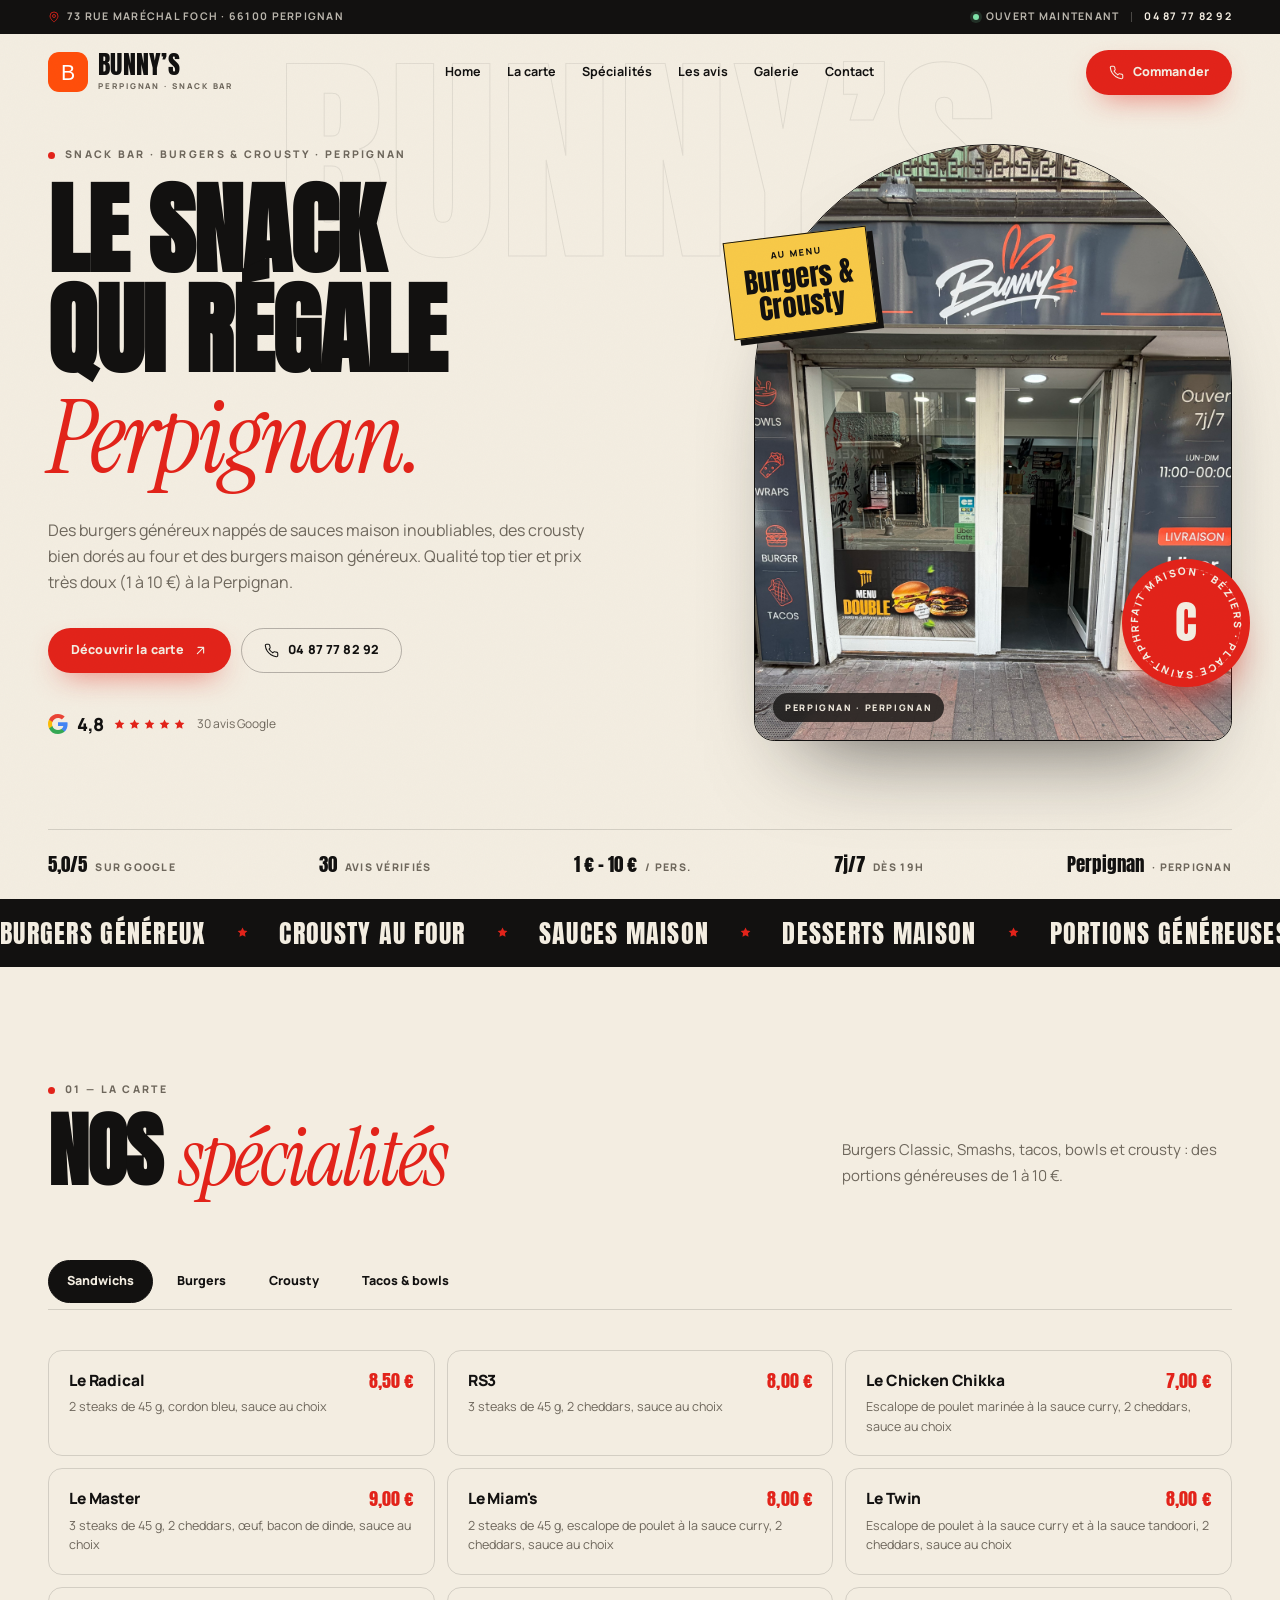
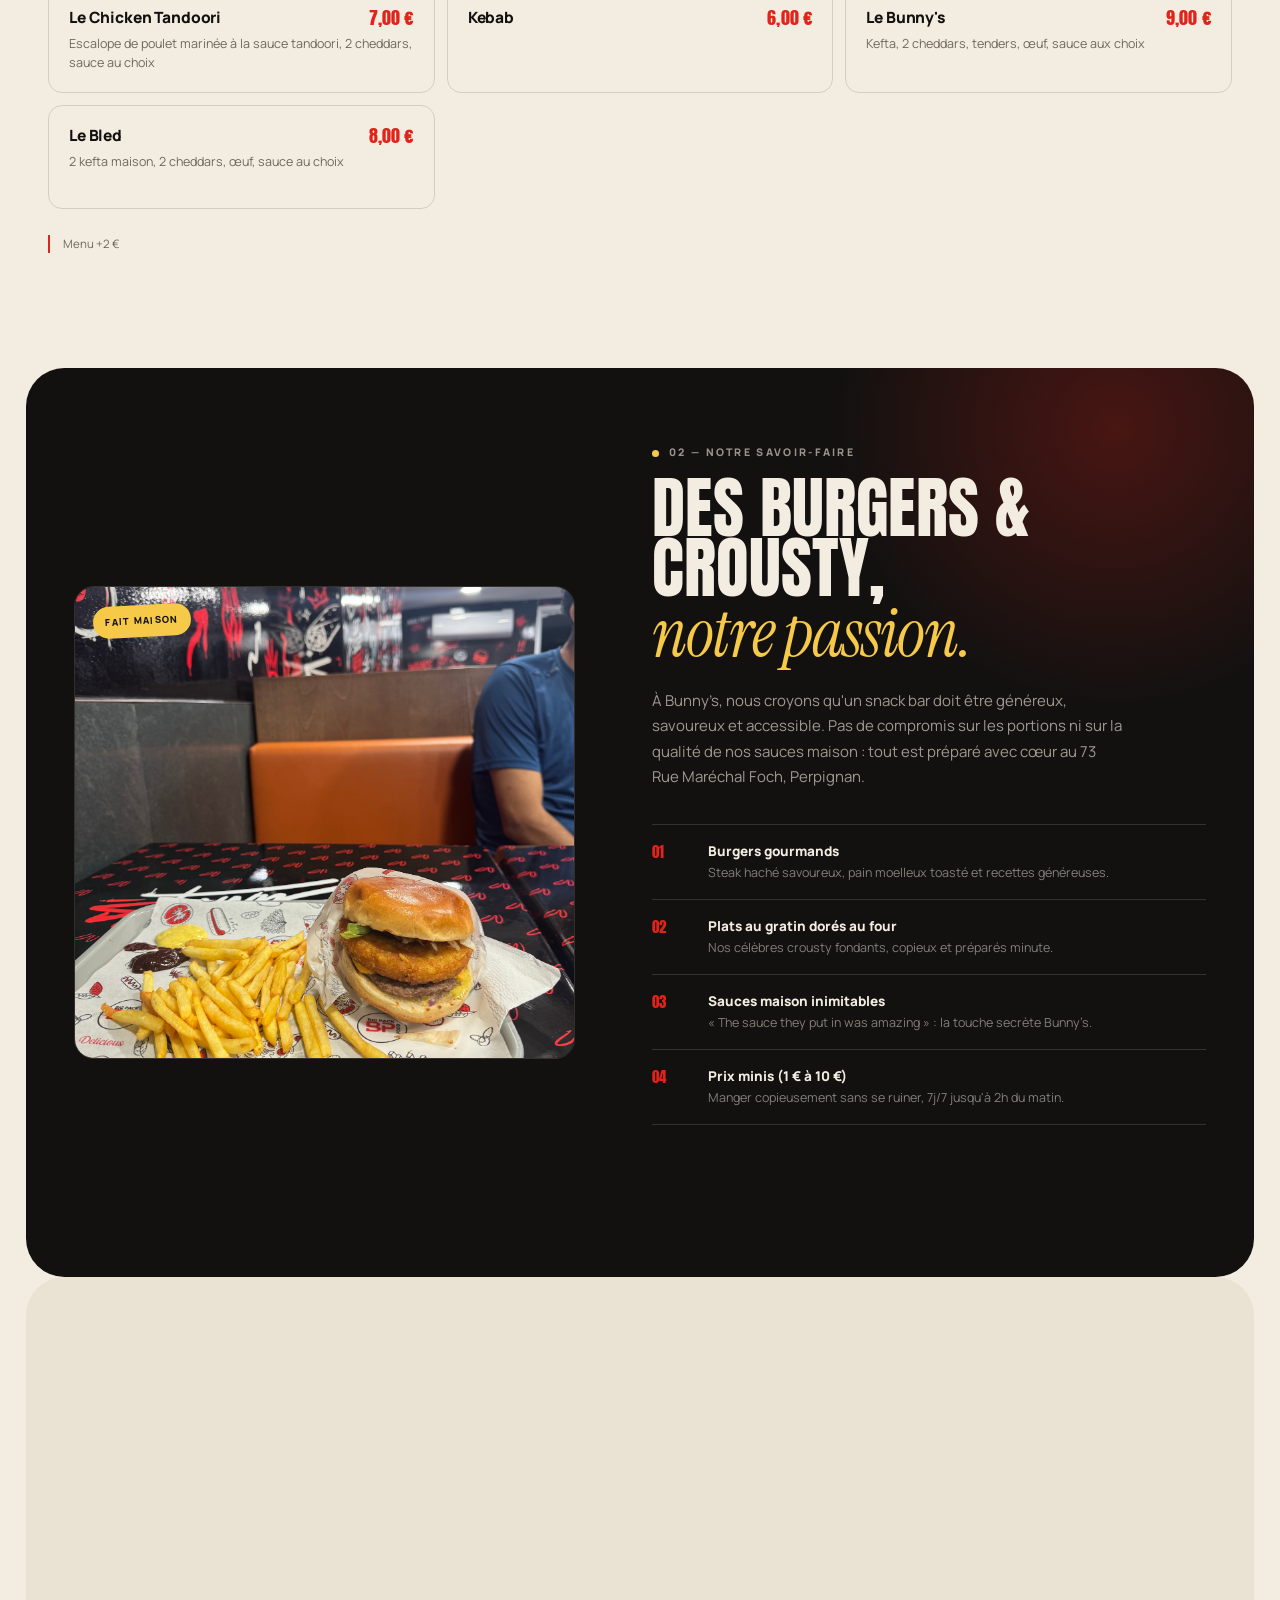
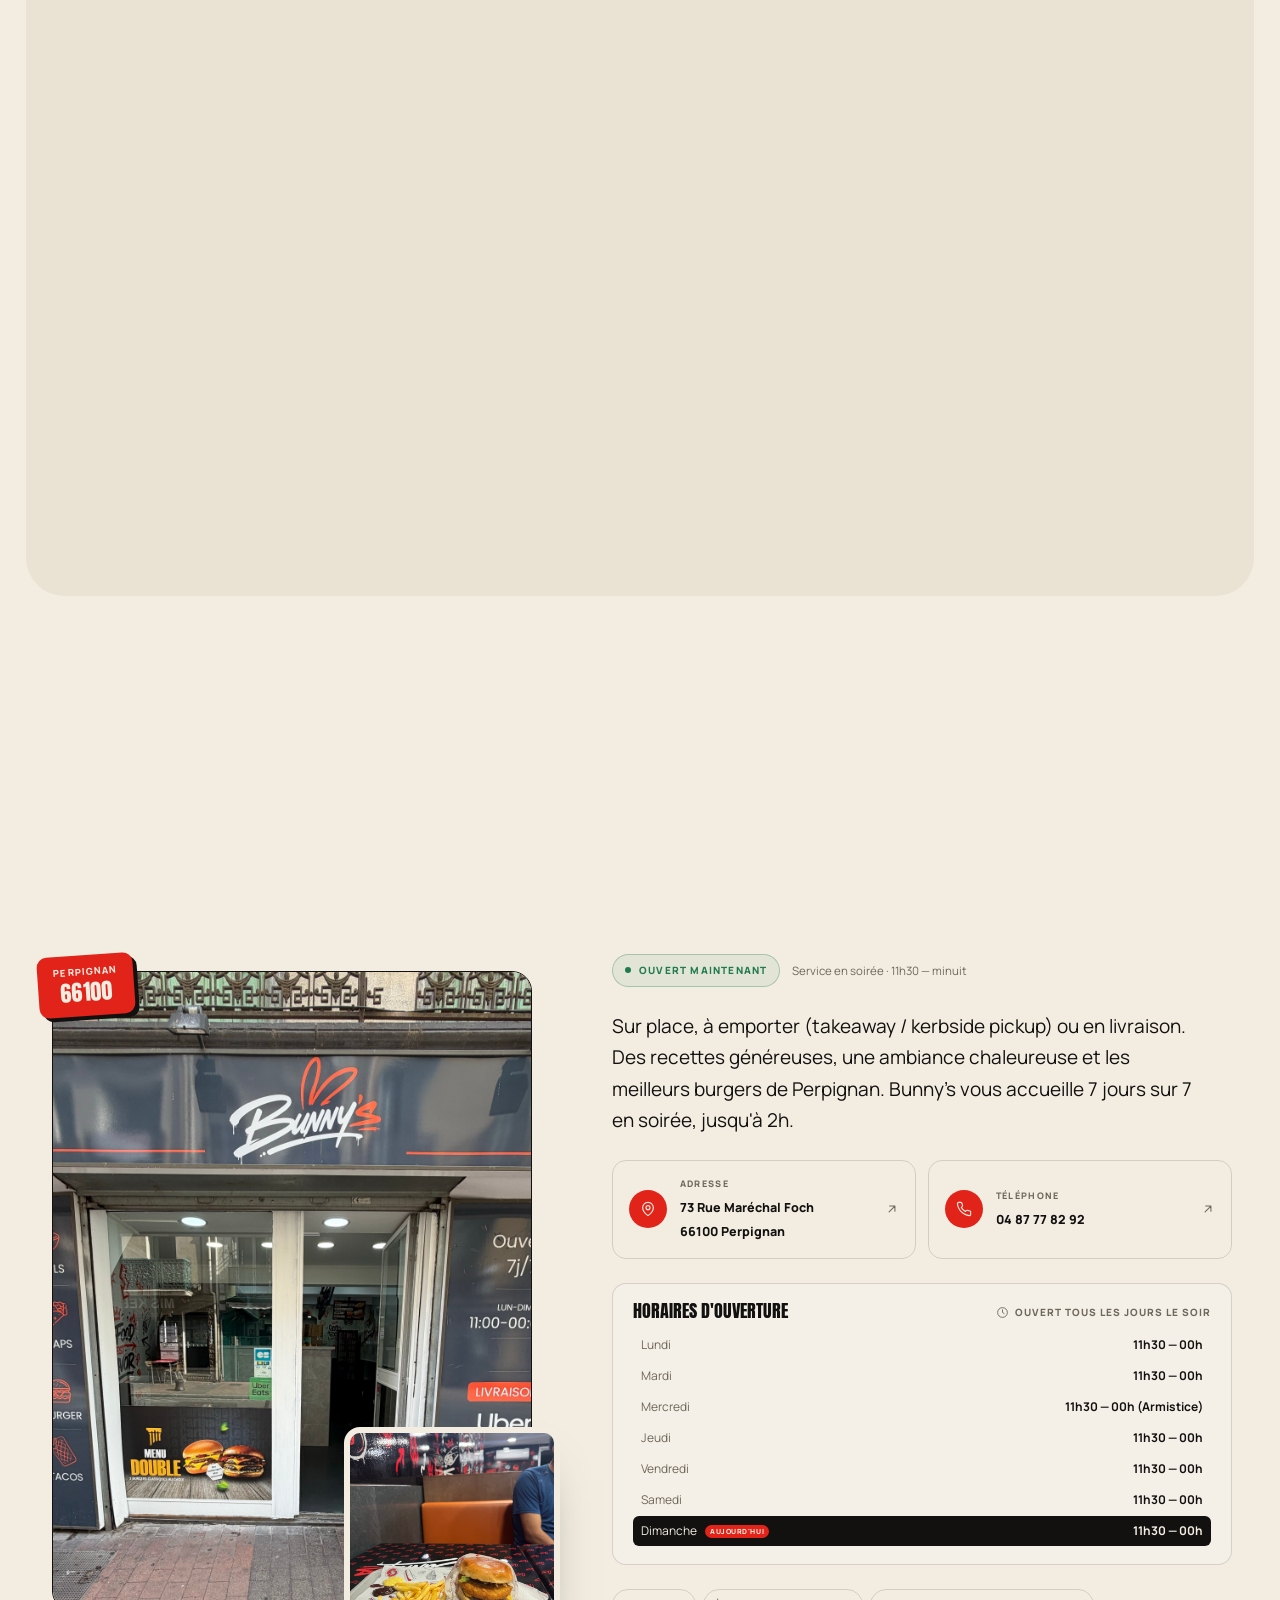
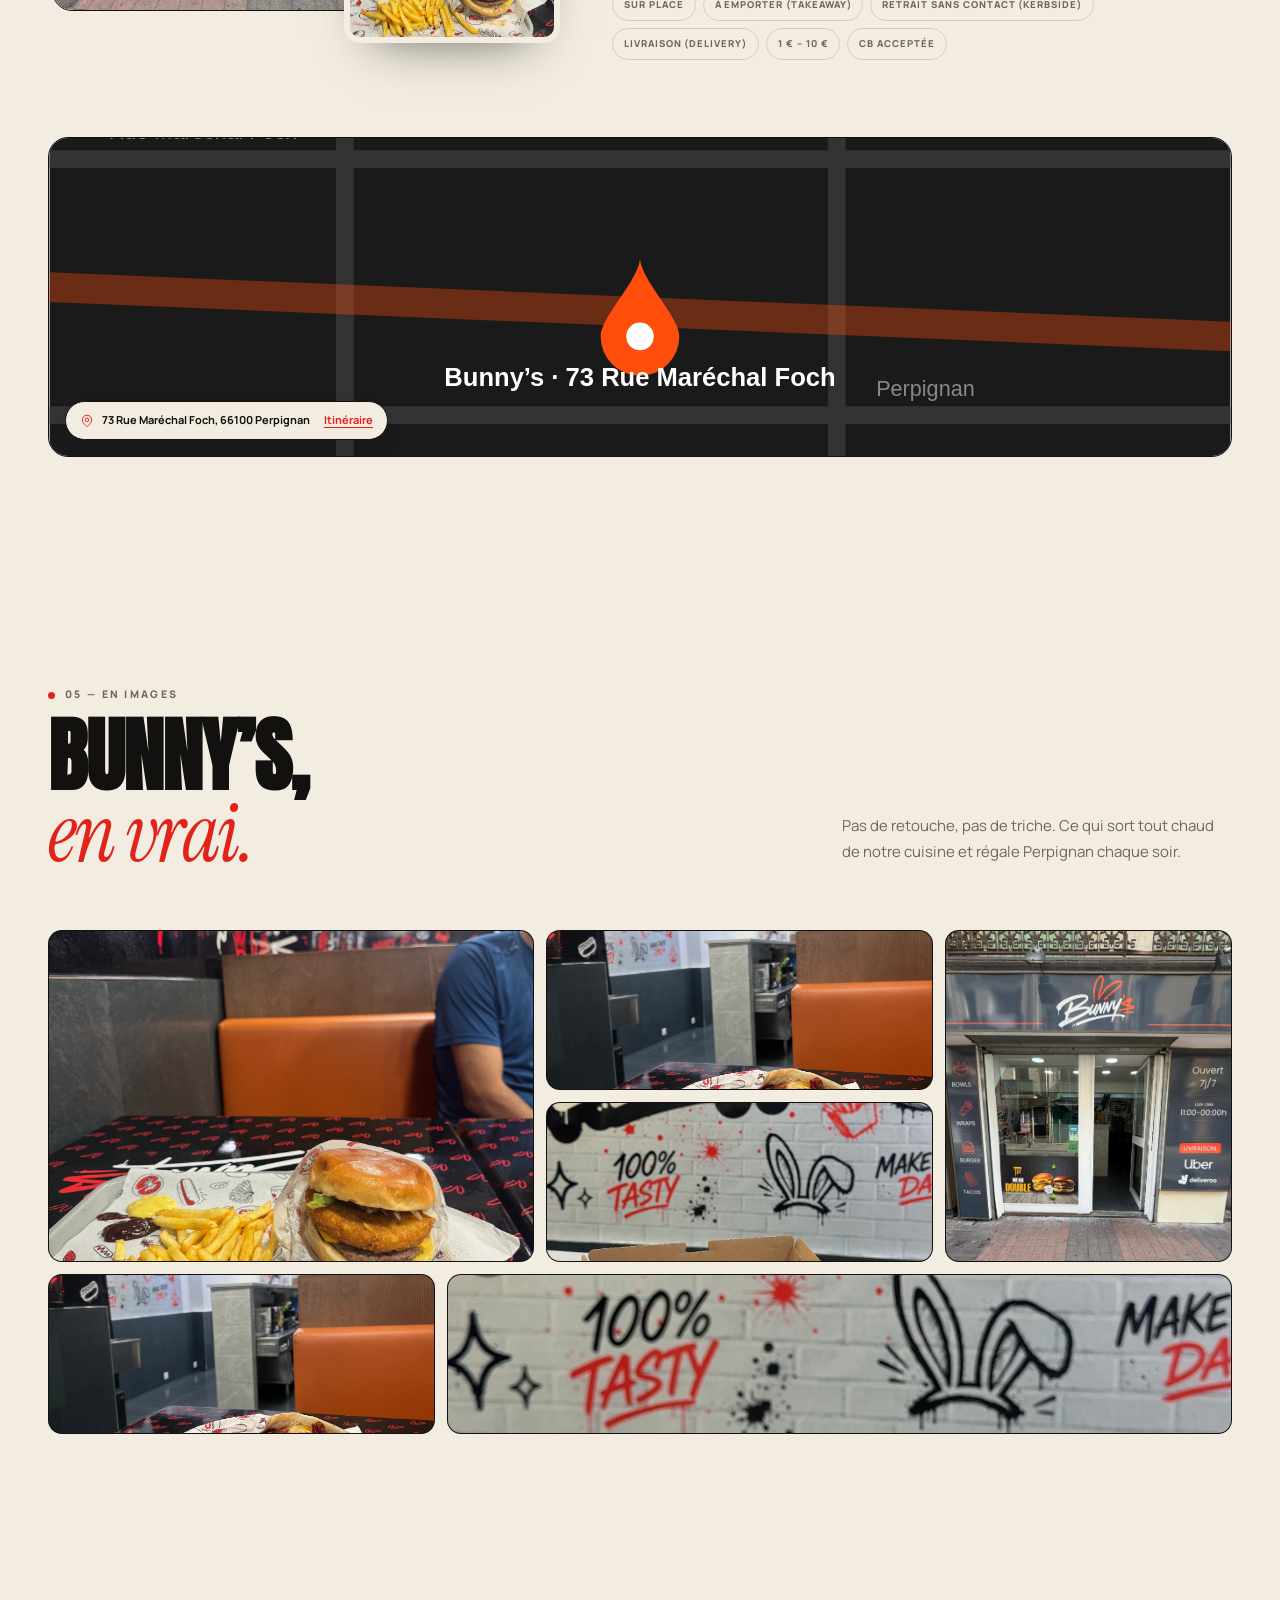
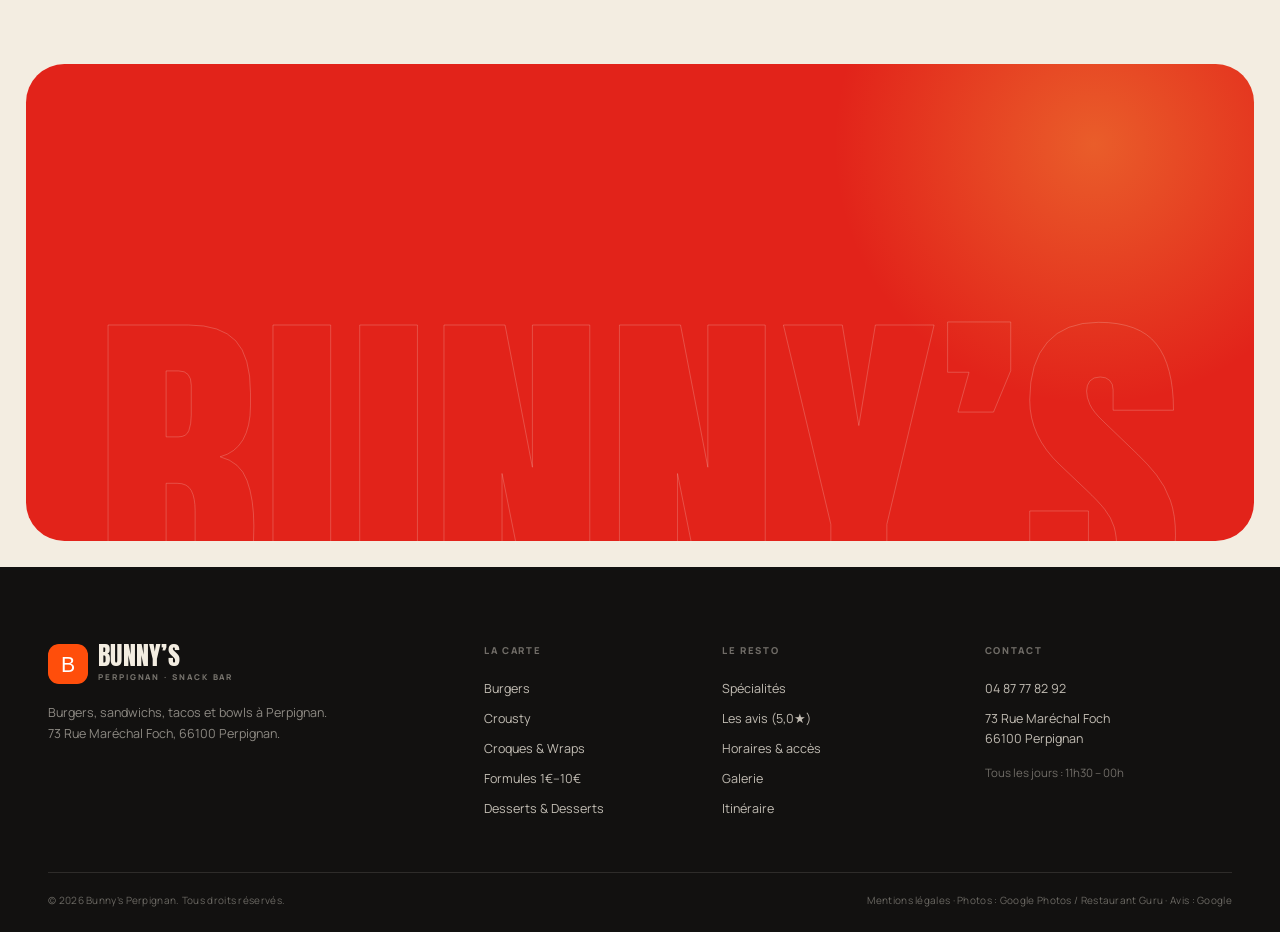
==== commit 262963a6: "Bunny1: hero alt text matches image_001 (storefront) Co-Authored-By: Claude Haiku 5.5 <noreply@anthr" ====
--- a/index.html
+++ b/index.html
@@ -202,7 +202,7 @@
 
         <div class="hero__visual reveal" style="--delay: 160ms">
           <div class="hero__frame">
-            <img src="assets/img/image_001.jpg" alt="Burgers et frites chez Bunny’s Perpignan" width="430" height="645" fetchpriority="high">
+            <img src="assets/img/image_001.jpg" alt="Façade du snack Bunny’s à Perpignan" width="430" height="645" fetchpriority="high">
             <span class="hero__frame-label">Perpignan · Perpignan</span>
           </div>
           <div class="hero__sticker" aria-hidden="true">
